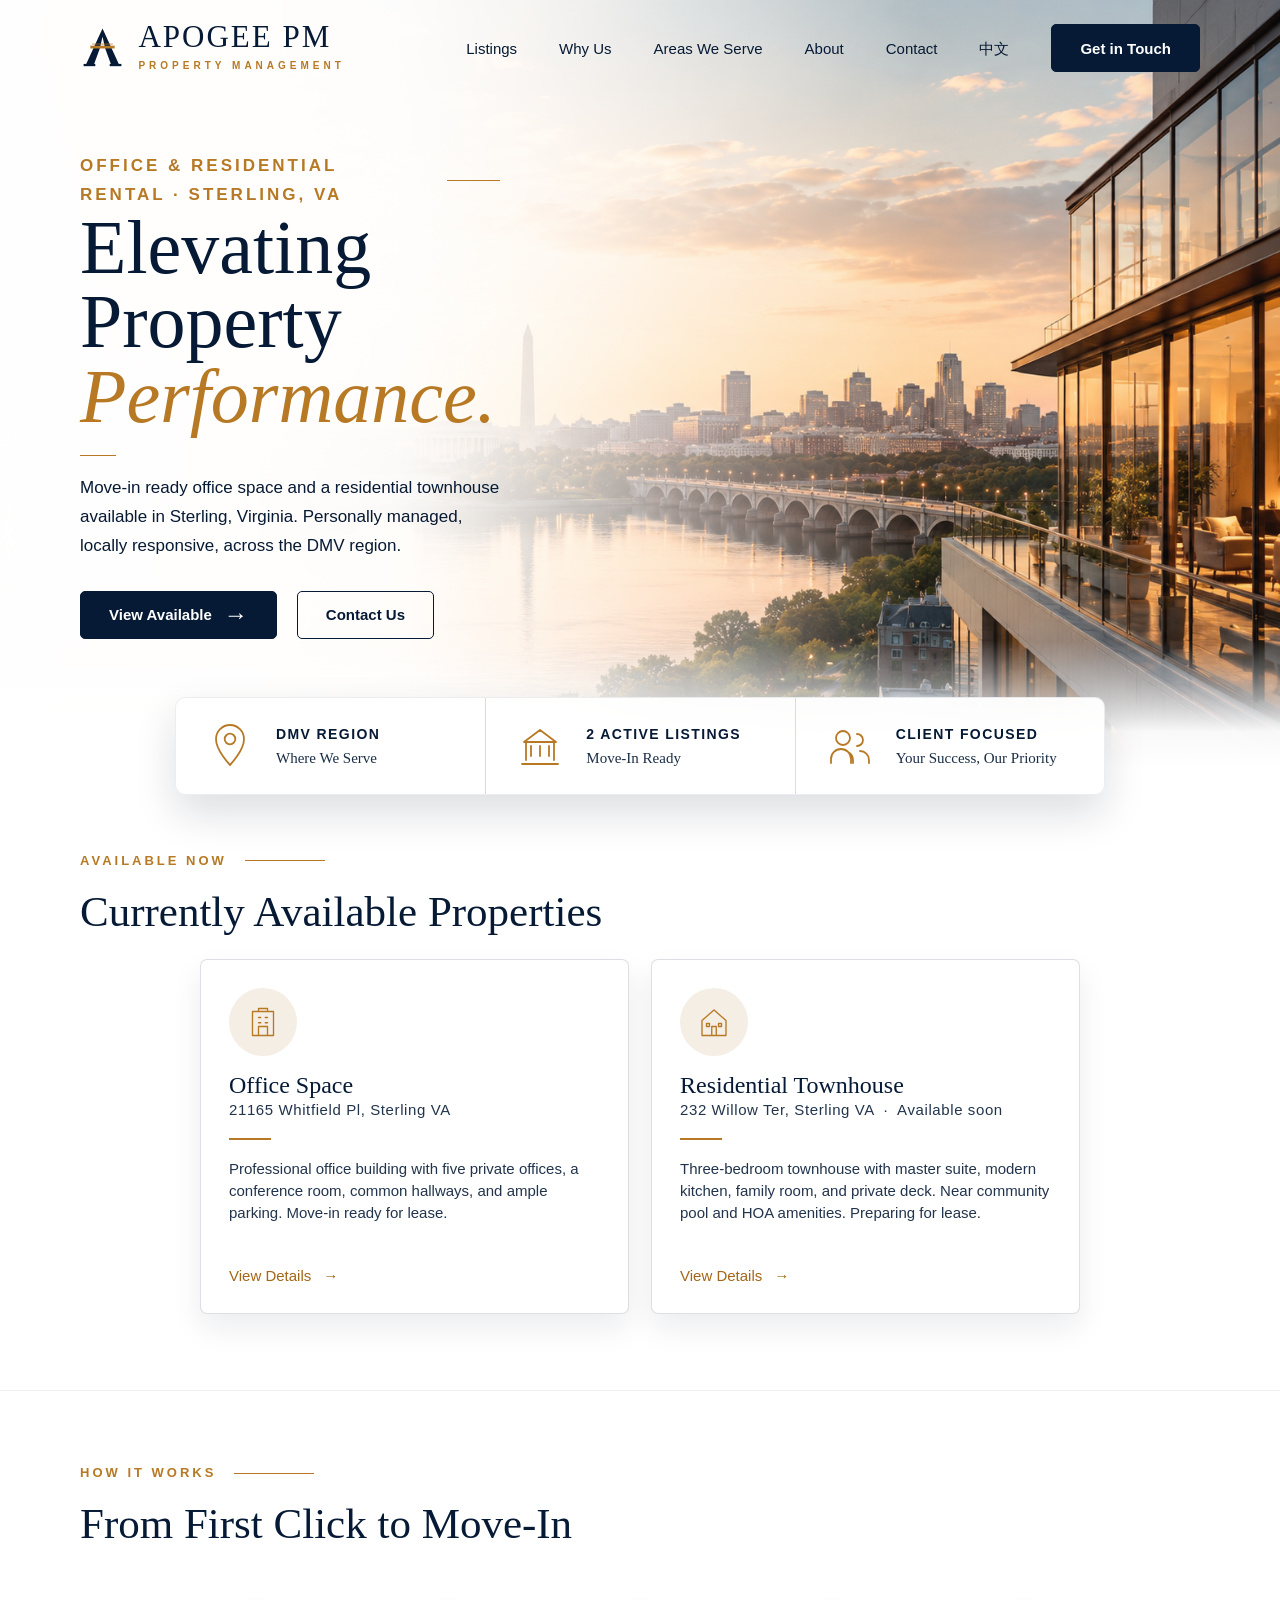
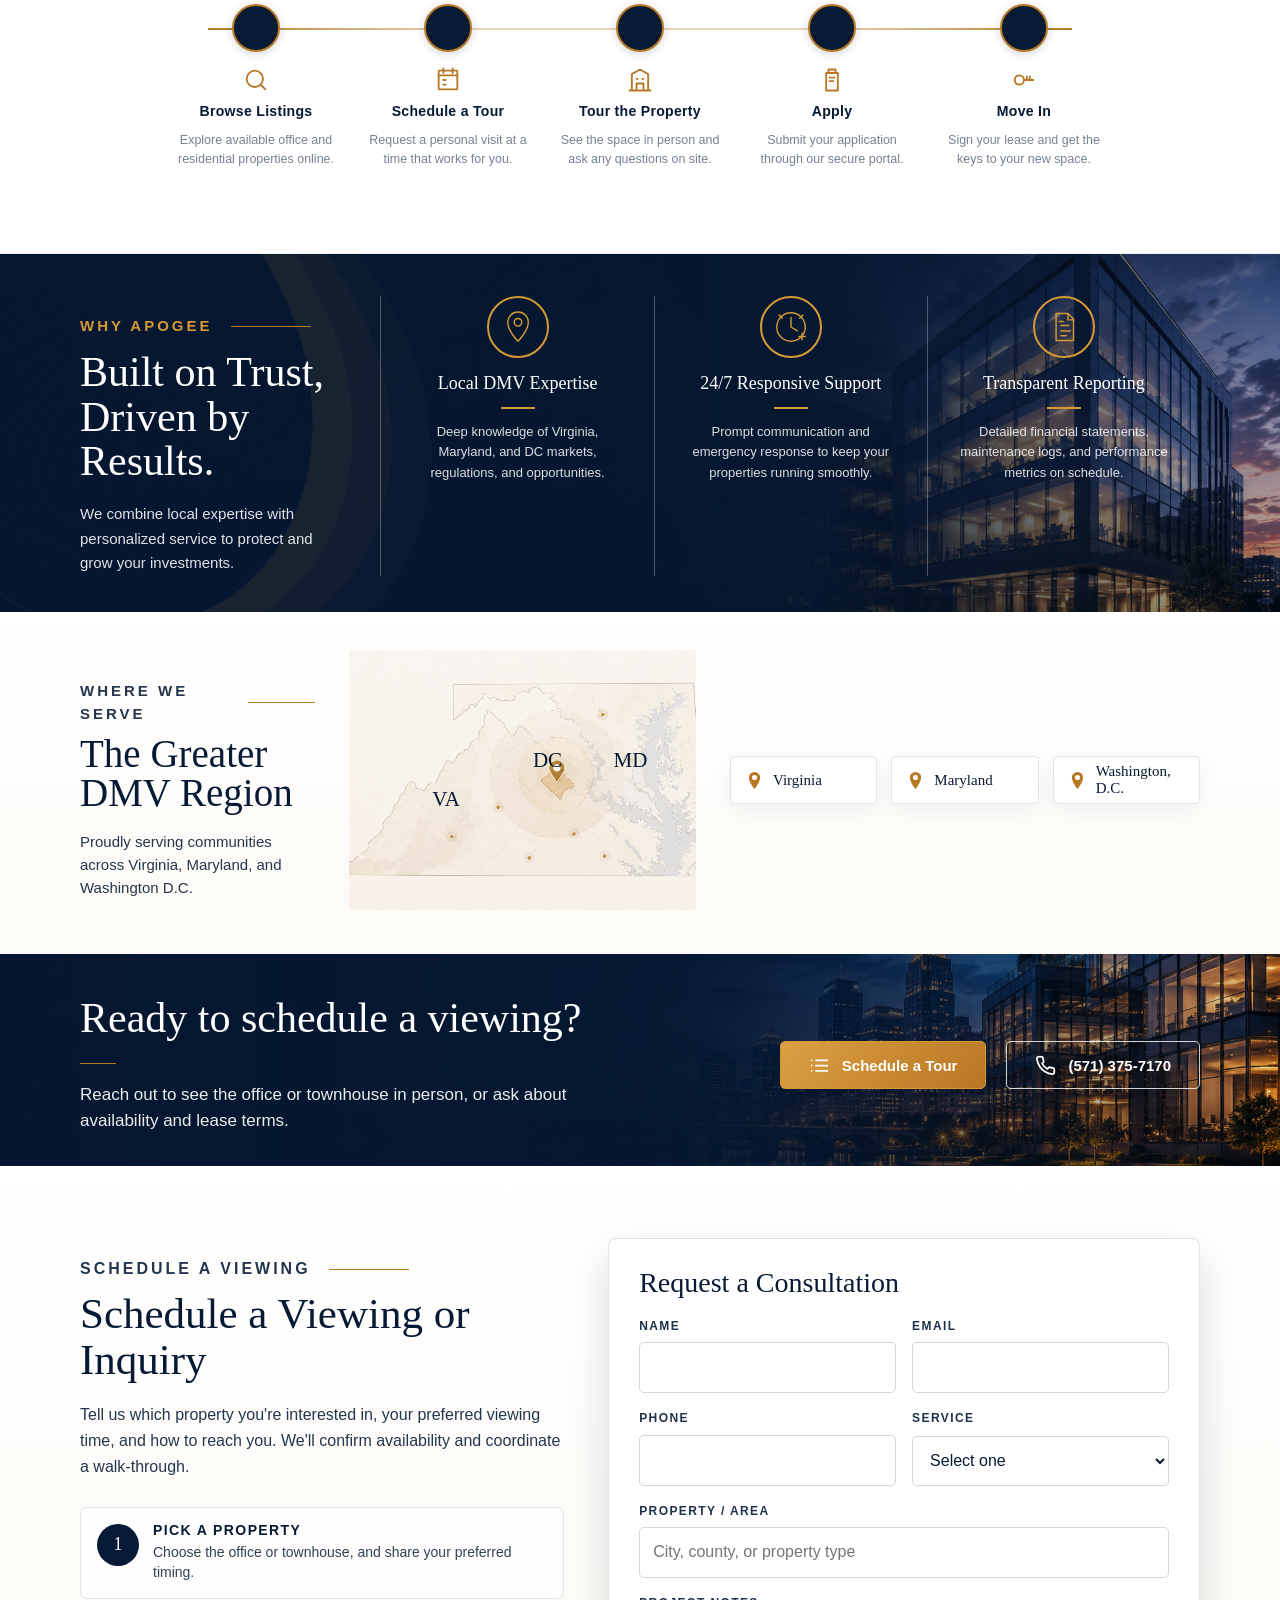
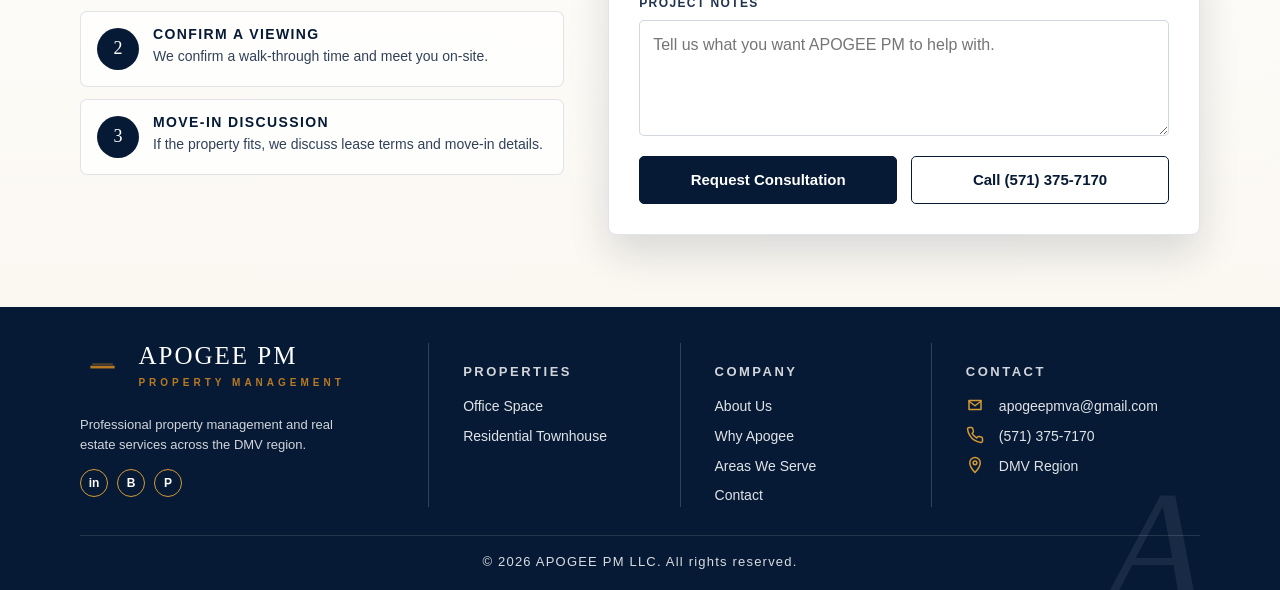
==== index.html @ d8814cd5 "Add 5-step process flow section (EN + ZH) Visual how-it-works strip between Properties and Why Us: B" ====
﻿<!DOCTYPE html>
<html lang="en">
<head>
  <meta charset="UTF-8">
  <meta name="viewport" content="width=device-width, initial-scale=1.0">
  <title>APOGEE PM | Property Management</title>
  <link rel="icon" type="image/png" sizes="32x32" href="assets/img/favicon-32.png">
  <link rel="icon" type="image/png" sizes="16x16" href="assets/img/favicon-16.png">
  <link rel="apple-touch-icon" href="assets/img/apple-touch-icon.png">
  <link rel="canonical" href="https://apogeepmllc.com/">
  <link rel="alternate" hreflang="en" href="https://apogeepmllc.com/">
  <link rel="alternate" hreflang="zh-CN" href="https://apogeepmllc.com/zh/">
  <link rel="alternate" hreflang="x-default" href="https://apogeepmllc.com/">
  <link rel="stylesheet" href="tokens.css">
  <link rel="stylesheet" href="styles.css">
</head>
<body>
  <div class="page">
    <header class="site-header">
      <div class="shell nav">
        <a class="brand" href="#top" aria-label="APOGEE PM home">
          <img class="brand-mark" src="assets/img/apogee-mark.svg" alt="" aria-hidden="true" width="46" height="50">
          <span>
            <span class="brand-word">APOGEE PM</span>
            <span class="brand-kicker">Property Management</span>
          </span>
        </a>

        <button class="nav-toggle" aria-label="Open menu" aria-expanded="false">
          <svg viewBox="0 0 24 24"><path d="M3 6h18M3 12h18M3 18h18"/></svg>
        </button>

        <nav class="nav-links" aria-label="Primary navigation">
          <a href="/listings/">Listings</a>
          <a href="#why">Why Us</a>
          <a href="#areas">Areas We Serve</a>
          <a href="#about">About</a>
          <a href="#contact">Contact</a>
          <a href="zh/" hreflang="zh-CN" lang="zh-CN">中文</a>
          <a class="button button-dark" href="#contact">Get in Touch</a>
        </nav>
      </div>
    </header>

    <main id="top">
      <section class="hero" aria-label="APOGEE PM introduction">
        <div class="shell">
          <div class="hero-copy">
            <p class="eyebrow">Office &amp; Residential Rental · Sterling, VA</p>
            <h1>Elevating Property <em>Performance.</em></h1>
            <div class="rule-short" aria-hidden="true"></div>
            <p>Move-in ready office space and a residential townhouse available in Sterling, Virginia. Personally managed, locally responsive, across the DMV region.</p>
            <div class="hero-actions">
              <a class="button button-dark" href="#properties">View Available <span class="arrow" aria-hidden="true">&rarr;</span></a>
              <a class="button" href="#contact">Contact Us</a>
            </div>
          </div>
        </div>
      </section>

      <section class="proof-card" aria-label="Highlights">
        <article class="proof-item">
          <span class="icon" aria-hidden="true">
            <svg viewBox="0 0 48 48"><path d="M24 43s14-14.4 14-26A14 14 0 0 0 10 17c0 11.6 14 26 14 26Z"/><circle cx="24" cy="17" r="5.3"/></svg>
          </span>
          <div>
            <p class="proof-title">DMV Region</p>
            <p class="proof-copy">Where We Serve</p>
          </div>
        </article>
        <article class="proof-item">
          <span class="icon" aria-hidden="true">
            <svg viewBox="0 0 48 48"><path d="M6 42h36M10 38V20h28v18M8 20h32L24 8 8 20ZM15 24v10M24 24v10M33 24v10"/></svg>
          </span>
          <div>
            <p class="proof-title">2 Active Listings</p>
            <p class="proof-copy">Move-In Ready</p>
          </div>
        </article>
        <article class="proof-item">
          <span class="icon" aria-hidden="true">
            <svg viewBox="0 0 48 48"><path d="M17 23a7 7 0 1 0 0-14 7 7 0 0 0 0 14ZM31 24a6 6 0 1 0 0-12M5 41v-4a10 10 0 0 1 20 0v4M27 41v-3a9 9 0 0 0-5-8M34 29a9 9 0 0 1 9 9v3"/></svg>
          </span>
          <div>
            <p class="proof-title">Client Focused</p>
            <p class="proof-copy">Your Success, Our Priority</p>
          </div>
        </article>
      </section>

      <section class="section section-tight" id="properties">
        <div class="shell">
          <p class="eyebrow">Available Now</p>
          <h2 class="section-title">Currently Available Properties</h2>

          <div class="services-grid services-grid-2">
            <article class="service-card">
              <div class="service-icon" aria-hidden="true">
                <span class="icon">
                  <svg viewBox="0 0 48 48"><path d="M10 42h28V10H10v32ZM18 42V30h12v12M18 18h3M27 18h3M18 25h3M27 25h3M18 10V6h12v4"/></svg>
                </span>
              </div>
              <h3>Office Space</h3>
              <p class="card-meta">21165 Whitfield Pl, Sterling VA</p>
              <div class="gold-line" aria-hidden="true"></div>
              <p>Professional office building with five private offices, a conference room, common hallways, and ample parking. Move-in ready for lease.</p>
              <a class="learn" href="/listings/#office">View Details <span aria-hidden="true">&rarr;</span></a>
            </article>

            <article class="service-card">
              <div class="service-icon" aria-hidden="true">
                <span class="icon">
                  <svg viewBox="0 0 48 48"><path d="M8 22 L24 8 L40 22 L40 42 L8 42 Z M21 42 L21 30 L27 30 L27 42 M14 26 L18 26 L18 30 L14 30 Z M30 26 L34 26 L34 30 L30 30 Z"/></svg>
                </span>
              </div>
              <h3>Residential Townhouse</h3>
              <p class="card-meta">232 Willow Ter, Sterling VA &nbsp;·&nbsp; Available soon</p>
              <div class="gold-line" aria-hidden="true"></div>
              <p>Three-bedroom townhouse with master suite, modern kitchen, family room, and private deck. Near community pool and HOA amenities. Preparing for lease.</p>
              <a class="learn" href="/listings/#townhouse">View Details <span aria-hidden="true">&rarr;</span></a>
            </article>
          </div>
        </div>
      </section>

      <section class="process" id="process">
        <div class="shell">
          <p class="eyebrow">How It Works</p>
          <h2 class="section-title">From First Click to Move-In</h2>

          <div class="process-steps">
            <div class="step">
              <div class="step-num">1</div>
              <div class="step-icon">
                <svg viewBox="0 0 24 24"><circle cx="11" cy="11" r="7"/><path d="m20 20-3.5-3.5"/></svg>
              </div>
              <h3>Browse Listings</h3>
              <p>Explore available office and residential properties online.</p>
            </div>

            <div class="step">
              <div class="step-num">2</div>
              <div class="step-icon">
                <svg viewBox="0 0 24 24"><path d="M4 8h16M4 4h16v16H4zM8 2v4M16 2v4M8 12h2M8 16h2"/></svg>
              </div>
              <h3>Schedule a Tour</h3>
              <p>Request a personal visit at a time that works for you.</p>
            </div>

            <div class="step">
              <div class="step-num">3</div>
              <div class="step-icon">
                <svg viewBox="0 0 24 24"><path d="M3 21h18M5 21V7l7-4 7 4v14M9 21v-6h6v6M9 11h1M14 11h1"/></svg>
              </div>
              <h3>Tour the Property</h3>
              <p>See the space in person and ask any questions on site.</p>
            </div>

            <div class="step">
              <div class="step-num">4</div>
              <div class="step-icon">
                <svg viewBox="0 0 24 24"><path d="M9 3h6v3H9zM7 6h10v15H7zM10 10h4M10 13h3"/></svg>
              </div>
              <h3>Apply</h3>
              <p>Submit your application through our secure portal.</p>
            </div>

            <div class="step">
              <div class="step-num">5</div>
              <div class="step-icon">
                <svg viewBox="0 0 24 24"><circle cx="8" cy="12" r="4"/><path d="M12 12h8M17 9v3M14.5 9v3"/></svg>
              </div>
              <h3>Move In</h3>
              <p>Sign your lease and get the keys to your new space.</p>
            </div>
          </div>
        </div>
      </section>

      <section class="dark-band" id="why">
        <div class="shell trust-grid">
          <div class="trust-intro" id="about">
            <p class="eyebrow">Why APOGEE</p>
            <h2>Built on Trust,<br>Driven by Results.</h2>
            <p>We combine local expertise with personalized service to protect and grow your investments.</p>
          </div>

          <article class="trust-item">
            <span class="icon" aria-hidden="true">
              <svg viewBox="0 0 48 48"><path d="M24 42s13-13.1 13-24a13 13 0 0 0-26 0c0 10.9 13 24 13 24Z"/><circle cx="24" cy="18" r="4.8"/></svg>
            </span>
            <h3>Local DMV Expertise</h3>
            <div class="gold-line" aria-hidden="true"></div>
            <p>Deep knowledge of Virginia, Maryland, and DC markets, regulations, and opportunities.</p>
          </article>

          <article class="trust-item">
            <span class="icon" aria-hidden="true">
              <svg viewBox="0 0 48 48"><circle cx="24" cy="24" r="18"/><path d="M24 12v12l8 5M35 13l4-4M13 13 9 9"/><path d="M34 36h8M38 32v8"/></svg>
            </span>
            <h3>24/7 Responsive Support</h3>
            <div class="gold-line" aria-hidden="true"></div>
            <p>Prompt communication and emergency response to keep your properties running smoothly.</p>
          </article>

          <article class="trust-item">
            <span class="icon" aria-hidden="true">
              <svg viewBox="0 0 48 48"><path d="M14 7h15l7 7v27H14V7Z"/><path d="M29 7v8h7M20 22h10M20 29h12M20 35h7M18 17h5"/></svg>
            </span>
            <h3>Transparent Reporting</h3>
            <div class="gold-line" aria-hidden="true"></div>
            <p>Detailed financial statements, maintenance logs, and performance metrics on schedule.</p>
          </article>
        </div>
      </section>

      <section class="areas" id="areas">
        <div class="shell areas-grid">
          <div>
            <p class="eyebrow">Where We Serve</p>
            <h2>The Greater<br>DMV Region</h2>
            <p>Proudly serving communities across Virginia, Maryland, and Washington D.C.</p>
          </div>

          <div class="map-wrap" aria-label="Map of the DMV service region">
            <img src="assets/img/map-dmv.png" alt="Stylized DMV region map">
            <span class="map-label map-label-va">VA</span>
            <span class="map-label map-label-dc">DC</span>
            <span class="map-label map-label-md">MD</span>
          </div>

          <div class="area-pills">
            <span class="area-pill"><span class="pin" aria-hidden="true"><svg viewBox="0 0 16 22"><path d="M8 21S1.8 13.5 1.8 8.3A6.2 6.2 0 0 1 14.2 8.3C14.2 13.5 8 21 8 21Zm0-10a2.8 2.8 0 1 0 0-5.6A2.8 2.8 0 0 0 8 11Z"/></svg></span>Virginia</span>
            <span class="area-pill"><span class="pin" aria-hidden="true"><svg viewBox="0 0 16 22"><path d="M8 21S1.8 13.5 1.8 8.3A6.2 6.2 0 0 1 14.2 8.3C14.2 13.5 8 21 8 21Zm0-10a2.8 2.8 0 1 0 0-5.6A2.8 2.8 0 0 0 8 11Z"/></svg></span>Maryland</span>
            <span class="area-pill"><span class="pin" aria-hidden="true"><svg viewBox="0 0 16 22"><path d="M8 21S1.8 13.5 1.8 8.3A6.2 6.2 0 0 1 14.2 8.3C14.2 13.5 8 21 8 21Zm0-10a2.8 2.8 0 1 0 0-5.6A2.8 2.8 0 0 0 8 11Z"/></svg></span>Washington, D.C.</span>
          </div>
        </div>
      </section>

      <section class="cta">
        <div class="shell">
          <div class="cta-copy">
            <h2>Ready to schedule a viewing?</h2>
            <div class="rule-short" aria-hidden="true"></div>
            <p>Reach out to see the office or townhouse in person, or ask about availability and lease terms.</p>
          </div>
          <div class="cta-actions">
            <a class="button button-gold" href="/tour/">
              <span class="mini-icon" aria-hidden="true"><svg viewBox="0 0 24 24"><path d="M8 6h13M8 12h13M8 18h13M3 6h.01M3 12h.01M3 18h.01"/></svg></span>
              Schedule a Tour
            </a>
            <a class="button button-ghost-light" href="tel:+15713757170">
              <span class="mini-icon" aria-hidden="true"><svg viewBox="0 0 24 24"><path d="M22 16.9v3a2 2 0 0 1-2.2 2 19.8 19.8 0 0 1-8.6-3.1 19.5 19.5 0 0 1-6-6A19.8 19.8 0 0 1 2.1 4.2 2 2 0 0 1 4.1 2h3a2 2 0 0 1 2 1.7c.1 1 .4 2 .7 2.8a2 2 0 0 1-.5 2.1L8.1 9.9a16 16 0 0 0 6 6l1.3-1.3a2 2 0 0 1 2.1-.5 13 13 0 0 0 2.8.7 2 2 0 0 1 1.7 2.1Z"/></svg></span>
              (571) 375-7170
            </a>
          </div>
        </div>
      </section>

      <section class="intake" id="contact">
        <div class="shell intake-grid">
          <div class="intake-copy">
            <p class="eyebrow">Schedule a Viewing</p>
            <h2 class="section-title">Schedule a Viewing or Inquiry</h2>
            <p>Tell us which property you're interested in, your preferred viewing time, and how to reach you. We'll confirm availability and coordinate a walk-through.</p>

            <div class="intake-steps">
              <article class="intake-step">
                <span class="step-number">1</span>
                <div>
                  <h3>Pick a Property</h3>
                  <p>Choose the office or townhouse, and share your preferred timing.</p>
                </div>
              </article>
              <article class="intake-step">
                <span class="step-number">2</span>
                <div>
                  <h3>Confirm a Viewing</h3>
                  <p>We confirm a walk-through time and meet you on-site.</p>
                </div>
              </article>
              <article class="intake-step">
                <span class="step-number">3</span>
                <div>
                  <h3>Move-In Discussion</h3>
                  <p>If the property fits, we discuss lease terms and move-in details.</p>
                </div>
              </article>
            </div>
          </div>

          <div class="contact-panel">
            <h3>Request a Consultation</h3>
            <form class="contact-form" action="https://formspree.io/f/xlgvyyyk" method="POST">
              <div class="form-row">
                <div class="field">
                  <label for="name">Name</label>
                  <input id="name" name="Name" type="text" autocomplete="name" required>
                </div>
                <div class="field">
                  <label for="email">Email</label>
                  <input id="email" name="Email" type="email" autocomplete="email" required>
                </div>
              </div>

              <div class="form-row">
                <div class="field">
                  <label for="phone">Phone</label>
                  <input id="phone" name="Phone" type="tel" autocomplete="tel">
                </div>
                <div class="field">
                  <label for="service">Service</label>
                  <select id="service" name="Service" required>
                    <option value="">Select one</option>
                    <option>Office Space Viewing</option>
                    <option>Townhouse Viewing</option>
                    <option>General Inquiry</option>
                  </select>
                </div>
              </div>

              <div class="field">
                <label for="property">Property / Area</label>
                <input id="property" name="Property or Area" type="text" placeholder="City, county, or property type">
              </div>

              <div class="field">
                <label for="message">Project Notes</label>
                <textarea id="message" name="Project Notes" placeholder="Tell us what you want APOGEE PM to help with."></textarea>
              </div>

              <div class="form-actions">
                <button class="button button-dark button-full" type="submit">Request Consultation</button>
                <a class="button button-full" href="tel:+15713757170">Call (571) 375-7170</a>
              </div>
            </form>
          </div>
        </div>
      </section>
    </main>

    <footer class="footer">
      <div class="shell footer-grid">
        <div>
          <a class="brand" href="#top" aria-label="APOGEE PM home">
            <img class="brand-mark" src="assets/img/apogee-mark.svg" alt="" aria-hidden="true" width="46" height="50">
            <span>
              <span class="brand-word">APOGEE PM</span>
              <span class="brand-kicker">Property Management</span>
            </span>
          </a>
          <p>Professional property management and real estate services across the DMV region.</p>
          <div class="socials" aria-label="Social links">
            <span>in</span>
            <span>B</span>
            <span>P</span>
          </div>
        </div>

        <div class="footer-col">
          <p class="footer-heading">Properties</p>
          <ul class="footer-list">
            <li><a href="#properties">Office Space</a></li>
            <li><a href="#properties">Residential Townhouse</a></li>
          </ul>
        </div>

        <div class="footer-col">
          <p class="footer-heading">Company</p>
          <ul class="footer-list">
            <li><a href="#about">About Us</a></li>
            <li><a href="#why">Why Apogee</a></li>
            <li><a href="#areas">Areas We Serve</a></li>
            <li><a href="#contact">Contact</a></li>
          </ul>
        </div>

        <div class="footer-col">
          <p class="footer-heading">Contact</p>
          <ul class="footer-list">
            <li class="contact-line">
              <span class="mini-icon" aria-hidden="true"><svg viewBox="0 0 24 24"><path d="M4 6h16v12H4z"/><path d="m4 7 8 6 8-6"/></svg></span>
              <a href="mailto:apogeepmva@gmail.com">apogeepmva@gmail.com</a>
            </li>
            <li class="contact-line">
              <span class="mini-icon" aria-hidden="true"><svg viewBox="0 0 24 24"><path d="M22 16.9v3a2 2 0 0 1-2.2 2 19.8 19.8 0 0 1-8.6-3.1 19.5 19.5 0 0 1-6-6A19.8 19.8 0 0 1 2.1 4.2 2 2 0 0 1 4.1 2h3a2 2 0 0 1 2 1.7c.1 1 .4 2 .7 2.8a2 2 0 0 1-.5 2.1L8.1 9.9a16 16 0 0 0 6 6l1.3-1.3a2 2 0 0 1 2.1-.5 13 13 0 0 0 2.8.7 2 2 0 0 1 1.7 2.1Z"/></svg></span>
              <a href="tel:+15713757170">(571) 375-7170</a>
            </li>
            <li class="contact-line">
              <span class="mini-icon" aria-hidden="true"><svg viewBox="0 0 24 24"><path d="M12 22s7-7.3 7-13A7 7 0 0 0 5 9c0 5.7 7 13 7 13Z"/><circle cx="12" cy="9" r="2.5"/></svg></span>
              DMV Region
            </li>
          </ul>
        </div>
      </div>
      <div class="shell copyright">&copy; 2026 APOGEE PM LLC. All rights reserved.</div>
    </footer>
  </div>
  <script>
    document.querySelector('.nav-toggle').addEventListener('click', function () {
      var nav = document.querySelector('.nav-links');
      var open = nav.classList.toggle('is-open');
      this.setAttribute('aria-expanded', open);
      this.innerHTML = open
        ? '<svg viewBox="0 0 24 24"><path d="M18 6 6 18M6 6l12 12"/></svg>'
        : '<svg viewBox="0 0 24 24"><path d="M3 6h18M3 12h18M3 18h18"/></svg>';
    });
  </script>
</body>
</html>
---- tokens.css ----
:root {
  --navy: #061a35;
  --navy-2: #082346;
  --ink: #071a33;
  --gold: #b77924;
  --gold-2: #d59a34;
  --paper: #fbf8f2;
  --soft: #f3eee5;
  --line: rgba(8, 35, 70, .14);
  --white: #fff;
  --shadow: 0 18px 42px rgba(8, 24, 46, .14);
  --serif: Georgia, "Times New Roman", serif;
  --sans: -apple-system, BlinkMacSystemFont, "Segoe UI", Helvetica, Arial, sans-serif;
}

/* Chinese typography overrides — applied automatically when <html lang="zh-CN"> */
:root[lang="zh-CN"] {
  --serif: "Noto Serif SC", "Source Han Serif SC", "Songti SC", SimSun, Georgia, serif;
  --sans: "PingFang SC", "Hiragino Sans GB", "Microsoft YaHei", "Noto Sans SC", -apple-system, BlinkMacSystemFont, "Segoe UI", Helvetica, Arial, sans-serif;
}

[lang="zh-CN"] body {
  line-height: 1.7;
  letter-spacing: 0;
}
---- styles.css ----
﻿
* {
  box-sizing: border-box;
}

html {
  scroll-behavior: smooth;
}

body {
  margin: 0;
  color: var(--ink);
  background: var(--white);
  font-family: var(--sans);
  font-size: 16px;
  line-height: 1.55;
}

a {
  color: inherit;
  text-decoration: none;
}

img {
  display: block;
  max-width: 100%;
}

.page {
  overflow: hidden;
  background: var(--white);
}

.shell {
  width: min(1120px, calc(100% - 44px));
  margin: 0 auto;
}

.site-header {
  position: absolute;
  z-index: 20;
  top: 0;
  left: 0;
  width: 100%;
  padding: 23px 0;
  color: var(--navy);
}

.nav {
  display: flex;
  align-items: center;
  justify-content: space-between;
  gap: 28px;
}

.brand {
  display: inline-flex;
  align-items: center;
  gap: 13px;
  min-width: 232px;
}

.brand-mark {
  display: block;
  width: auto;
  height: 50px;
  flex-shrink: 0;
}

.brand-word {
  display: block;
  font-family: var(--serif);
  font-size: 31px;
  line-height: .9;
  letter-spacing: 2px;
}

.brand-kicker {
  display: block;
  margin-top: 7px;
  color: var(--gold);
  font-size: 10px;
  font-weight: 700;
  letter-spacing: 4px;
  text-transform: uppercase;
}

.nav-toggle {
  display: none;
}

.nav-links {
  display: flex;
  align-items: center;
  justify-content: flex-end;
  gap: 42px;
  flex: 1;
  font-size: 15px;
  font-weight: 500;
}

.nav-links a {
  white-space: nowrap;
}

.button {
  display: inline-flex;
  align-items: center;
  justify-content: center;
  min-height: 48px;
  padding: 0 28px;
  border: 1px solid var(--navy);
  border-radius: 5px;
  background: transparent;
  color: var(--navy);
  font-size: 15px;
  font-weight: 700;
  line-height: 1;
  white-space: nowrap;
  transition: transform .18s ease, box-shadow .18s ease, background .18s ease;
}

.button:hover {
  transform: translateY(-1px);
  box-shadow: 0 14px 24px rgba(6, 26, 53, .16);
}

.button-dark {
  border-color: var(--navy);
  background: var(--navy);
  color: var(--white);
}

.button-gold {
  border-color: var(--gold-2);
  background: linear-gradient(135deg, #dca043, #b87523);
  color: var(--white);
}

.button-ghost-light {
  border-color: rgba(255,255,255,.8);
  color: var(--white);
}

.hero {
  position: relative;
  min-height: 650px;
  padding: 142px 0 128px;
  background:
    linear-gradient(90deg, rgba(255,255,255,.97) 0%, rgba(255,255,255,.9) 31%, rgba(255,255,255,.55) 49%, rgba(255,255,255,.03) 72%),
    url("assets/img/hero.png") right center / cover no-repeat;
}

.hero::after {
  position: absolute;
  right: 0;
  bottom: 0;
  left: 0;
  height: 126px;
  content: "";
  background: linear-gradient(180deg, rgba(255,255,255,0), rgba(255,255,255,.96) 72%, #fff);
  pointer-events: none;
}

.hero-copy {
  position: relative;
  z-index: 2;
  width: min(570px, 100%);
  padding-top: 10px;
}

.eyebrow {
  display: flex;
  align-items: center;
  gap: 18px;
  margin: 0 0 18px;
  color: var(--gold);
  font-size: 13px;
  font-weight: 800;
  letter-spacing: 3px;
  text-transform: uppercase;
}

.eyebrow::after {
  width: 80px;
  height: 1px;
  content: "";
  background: var(--gold);
}

h1,
h2,
h3 {
  margin: 0;
  color: var(--navy);
  font-family: var(--serif);
  font-weight: 500;
  line-height: .98;
  letter-spacing: 0;
}

h1 {
  max-width: 610px;
  font-size: clamp(48px, 7vw, 76px);
}

h1 em {
  display: block;
  color: var(--gold);
  font-style: italic;
}

.rule-short {
  width: 36px;
  height: 1px;
  margin: 22px 0 18px;
  background: var(--gold);
}

.hero-copy p {
  width: min(420px, 100%);
  margin: 0;
  font-size: 17px;
  line-height: 1.7;
}

.hero-actions {
  display: flex;
  flex-wrap: wrap;
  gap: 20px;
  margin-top: 30px;
}

.arrow {
  margin-left: 12px;
  font-size: 24px;
  font-weight: 400;
  line-height: 0;
}

.proof-card {
  position: relative;
  z-index: 5;
  display: grid;
  grid-template-columns: repeat(3, 1fr);
  width: min(930px, calc(100% - 44px));
  margin: -70px auto 0;
  overflow: hidden;
  border: 1px solid rgba(6, 26, 53, .08);
  border-radius: 10px;
  background: rgba(255,255,255,.94);
  box-shadow: var(--shadow);
  backdrop-filter: blur(14px);
}

.proof-item {
  display: grid;
  grid-template-columns: 52px 1fr;
  gap: 18px;
  align-items: center;
  min-height: 96px;
  padding: 24px 30px;
}

.proof-item + .proof-item {
  border-left: 1px solid rgba(183, 121, 36, .28);
}

.icon {
  display: block;
  width: 48px;
  height: 48px;
  color: var(--gold);
}

.icon svg {
  width: 100%;
  height: 100%;
  stroke: currentColor;
  stroke-width: 1.8;
  fill: none;
  stroke-linecap: round;
  stroke-linejoin: round;
}

.proof-title {
  margin: 0 0 3px;
  color: var(--navy);
  font-size: 14px;
  font-weight: 800;
  letter-spacing: 1.4px;
  text-transform: uppercase;
}

.proof-copy {
  margin: 0;
  color: #1c2e46;
  font-family: var(--serif);
  font-size: 15px;
  line-height: 1.25;
}

.section {
  padding: 76px 0;
}

.section-tight {
  padding-top: 56px;
}

.section-title {
  margin-top: 8px;
  font-size: clamp(33px, 4vw, 43px);
  line-height: 1.08;
}

.services-grid {
  display: grid;
  grid-template-columns: repeat(3, 1fr);
  gap: 22px;
  margin-top: 24px;
}

.services-grid-2 {
  grid-template-columns: repeat(2, 1fr);
  max-width: 880px;
  margin-left: auto;
  margin-right: auto;
}

.card-meta {
  font-size: 13px;
  letter-spacing: .04em;
  color: var(--gold);
  margin: -2px 0 6px;
  font-weight: 500;
  min-height: 0 !important;
}

.service-card {
  min-height: 260px;
  padding: 28px 28px 24px;
  border: 1px solid var(--line);
  border-radius: 7px;
  background: var(--white);
  box-shadow: 0 14px 30px rgba(8, 24, 46, .08);
}

.service-icon {
  display: grid;
  place-items: center;
  width: 68px;
  height: 68px;
  margin-bottom: 17px;
  border-radius: 50%;
  background: #f5eee5;
  color: var(--gold);
}

.service-icon .icon {
  width: 36px;
  height: 36px;
}

.service-card h3 {
  max-width: 230px;
  font-size: 24px;
  line-height: 1.05;
}

.gold-line {
  width: 42px;
  height: 2px;
  margin: 18px 0;
  background: var(--gold);
}

.service-card p {
  min-height: 86px;
  margin: 0;
  color: #22344c;
  font-size: 15px;
  line-height: 1.45;
}

.learn {
  display: inline-flex;
  align-items: center;
  gap: 12px;
  margin-top: 20px;
  color: #a46617;
  font-size: 15px;
  font-weight: 500;
}

.dark-band {
  position: relative;
  overflow: hidden;
  padding: 42px 0 36px;
  color: var(--white);
  background:
    linear-gradient(90deg, rgba(5, 23, 48, .98) 0%, rgba(5, 23, 48, .98) 55%, rgba(5, 23, 48, .68) 75%, rgba(5, 23, 48, .3) 100%),
    url("assets/img/about-band.png") right center / cover no-repeat;
}

.dark-band::before {
  position: absolute;
  top: -140px;
  left: -120px;
  width: 420px;
  height: 520px;
  content: "";
  border: 1px solid rgba(213, 154, 52, .08);
  border-radius: 42% 58% 48% 52%;
  box-shadow:
    34px 22px 0 rgba(213, 154, 52, .035),
    68px 44px 0 rgba(213, 154, 52, .03),
    102px 66px 0 rgba(213, 154, 52, .025);
  transform: rotate(-18deg);
}

.trust-grid {
  position: relative;
  z-index: 1;
  display: grid;
  grid-template-columns: 1.1fr repeat(3, 1fr);
  gap: 0;
  align-items: stretch;
}

.trust-intro {
  padding-right: 42px;
}

.dark-band .eyebrow,
.cta .eyebrow {
  margin-bottom: 12px;
  color: var(--gold-2);
}

.dark-band h2,
.cta h2 {
  color: var(--white);
  font-size: clamp(30px, 3.5vw, 42px);
  line-height: 1.06;
}

.trust-intro p {
  margin: 18px 0 0;
  color: rgba(255,255,255,.88);
  font-size: 15px;
  line-height: 1.65;
}

.trust-item {
  min-height: 220px;
  padding: 0 26px;
  border-left: 1px solid rgba(255,255,255,.28);
  text-align: center;
}

.trust-item .icon {
  width: 62px;
  height: 62px;
  margin: 0 auto 15px;
  padding: 10px;
  border: 2px solid var(--gold-2);
  border-radius: 50%;
  color: var(--gold-2);
}

.trust-item h3 {
  color: var(--white);
  font-size: 18px;
  line-height: 1.2;
}

.trust-item .gold-line {
  width: 34px;
  margin: 13px auto;
  background: var(--gold-2);
}

.trust-item p {
  margin: 0;
  color: rgba(255,255,255,.86);
  font-size: 13px;
  line-height: 1.55;
}

.areas {
  padding: 38px 0 44px;
  background: linear-gradient(180deg, #fff, #fcfaf6);
}

.areas-grid {
  display: grid;
  grid-template-columns: 235px 1fr 470px;
  gap: 34px;
  align-items: center;
}

.areas h2 {
  margin-top: 8px;
  font-size: 39px;
  line-height: 1;
}

.areas p {
  margin: 18px 0 0;
  color: #25364c;
  font-size: 15px;
  line-height: 1.55;
}

.map-wrap {
  position: relative;
  min-height: 225px;
  overflow: hidden;
}

.map-wrap img {
  width: 100%;
  height: 260px;
  object-fit: cover;
  object-position: 50% 50%;
  mix-blend-mode: multiply;
}

.map-label {
  position: absolute;
  color: var(--navy);
  font-family: var(--serif);
  font-size: 21px;
}

.map-label-va {
  left: 24%;
  top: 51%;
}

.map-label-dc {
  left: 53%;
  top: 36%;
}

.map-label-md {
  right: 14%;
  top: 36%;
}

.area-pills {
  display: grid;
  grid-template-columns: repeat(3, minmax(0, 1fr));
  gap: 14px;
}

.area-pill {
  display: flex;
  align-items: center;
  gap: 11px;
  min-height: 48px;
  padding: 0 16px;
  border: 1px solid rgba(8, 35, 70, .12);
  border-radius: 5px;
  background: var(--white);
  box-shadow: 0 8px 22px rgba(8, 24, 46, .05);
  color: var(--navy);
  font-family: var(--serif);
  font-size: 15px;
  line-height: 1.15;
}

.pin {
  flex: 0 0 auto;
  width: 15px;
  height: 20px;
  color: var(--gold);
}

.pin svg {
  width: 100%;
  height: 100%;
  fill: currentColor;
}

.cta {
  position: relative;
  padding: 42px 0 32px;
  color: var(--white);
  background:
    linear-gradient(90deg, rgba(5, 23, 48, .98) 0%, rgba(5, 23, 48, .93) 53%, rgba(5, 23, 48, .58) 74%, rgba(5, 23, 48, .08) 100%),
    url("assets/img/cta-band.png") right center / cover no-repeat;
}

.cta .shell {
  display: flex;
  align-items: center;
  justify-content: space-between;
  gap: 40px;
}

.cta-copy {
  width: min(520px, 100%);
}

.cta-copy p {
  margin: 10px 0 0;
  color: rgba(255,255,255,.92);
  font-size: 17px;
  line-height: 1.55;
}

.cta-actions {
  display: flex;
  flex-wrap: wrap;
  gap: 20px;
  justify-content: flex-end;
}

.button .mini-icon {
  width: 21px;
  height: 21px;
  margin-right: 12px;
}

.button .mini-icon svg {
  width: 100%;
  height: 100%;
  stroke: currentColor;
  stroke-width: 2;
  fill: none;
  stroke-linecap: round;
  stroke-linejoin: round;
}

.intake {
  padding: 72px 0;
  background: linear-gradient(180deg, #fff, #fbf8f2);
}

.intake-grid {
  display: grid;
  grid-template-columns: .9fr 1.1fr;
  gap: 44px;
  align-items: start;
}

.intake-copy p {
  margin: 18px 0 0;
  color: #24364e;
  font-size: 16px;
  line-height: 1.65;
}

.intake-steps {
  display: grid;
  gap: 12px;
  margin-top: 26px;
}

.intake-step {
  display: grid;
  grid-template-columns: 42px 1fr;
  gap: 14px;
  align-items: start;
  padding: 16px;
  border: 1px solid rgba(8, 35, 70, .12);
  border-radius: 7px;
  background: rgba(255,255,255,.75);
}

.step-number {
  display: grid;
  place-items: center;
  width: 42px;
  height: 42px;
  border-radius: 50%;
  background: var(--navy);
  color: var(--white);
  font-family: var(--serif);
  font-size: 18px;
}

.intake-step h3 {
  margin-bottom: 4px;
  font-family: var(--sans);
  font-size: 14px;
  font-weight: 800;
  letter-spacing: 1.4px;
  text-transform: uppercase;
}

.intake-step p {
  margin: 0;
  color: #304158;
  font-size: 14px;
  line-height: 1.45;
}

.contact-panel {
  padding: 30px;
  border: 1px solid rgba(8, 35, 70, .12);
  border-radius: 8px;
  background: var(--white);
  box-shadow: var(--shadow);
}

.contact-panel h3 {
  margin-bottom: 20px;
  font-size: 28px;
}

.contact-form {
  display: grid;
  gap: 16px;
}

.form-row {
  display: grid;
  grid-template-columns: repeat(2, minmax(0, 1fr));
  gap: 16px;
}

.field {
  display: grid;
  gap: 7px;
}

.field label {
  color: #20334d;
  font-size: 12px;
  font-weight: 800;
  letter-spacing: 1.4px;
  text-transform: uppercase;
}

.field input,
.field select,
.field textarea {
  width: 100%;
  min-height: 48px;
  padding: 12px 13px;
  border: 1px solid rgba(8, 35, 70, .18);
  border-radius: 5px;
  background: #fff;
  color: var(--ink);
  font: inherit;
  outline: none;
}

.field textarea {
  min-height: 116px;
  resize: vertical;
}

.field input:focus,
.field select:focus,
.field textarea:focus {
  border-color: var(--gold);
  box-shadow: 0 0 0 3px rgba(183, 121, 36, .14);
}

.form-actions {
  display: grid;
  grid-template-columns: 1fr 1fr;
  gap: 14px;
  margin-top: 4px;
}

.button-full {
  width: 100%;
}

.contact-note {
  margin: 14px 0 0;
  color: #607087;
  font-size: 13px;
  line-height: 1.45;
}

.footer {
  position: relative;
  overflow: hidden;
  padding: 36px 0 18px;
  color: var(--white);
  background: #061a35;
}

.footer::after {
  position: absolute;
  right: 76px;
  bottom: -38px;
  content: "A";
  color: rgba(255,255,255,.08);
  font-family: var(--serif);
  font-size: 160px;
  font-style: italic;
  line-height: 1;
}

.footer-grid {
  position: relative;
  z-index: 1;
  display: grid;
  grid-template-columns: 1.45fr 1fr 1fr 1.25fr;
  gap: 36px;
}

.footer .brand {
  min-width: 0;
  color: var(--white);
}

.footer .brand-word {
  font-size: 25px;
}

.footer p {
  width: min(260px, 100%);
  margin: 15px 0;
  color: rgba(255,255,255,.82);
  font-size: 13px;
  line-height: 1.5;
}

.socials {
  display: flex;
  gap: 9px;
}

.socials span {
  display: grid;
  place-items: center;
  width: 28px;
  height: 28px;
  border: 1px solid var(--gold-2);
  border-radius: 50%;
  color: var(--white);
  font-size: 12px;
  font-weight: 700;
}

.footer-col {
  padding-top: 4px;
  border-left: 1px solid rgba(255,255,255,.18);
  padding-left: 34px;
}

.footer-heading {
  margin: 0 0 16px;
  color: var(--gold-2);
  font-size: 11px;
  font-weight: 800;
  letter-spacing: 2.5px;
  text-transform: uppercase;
}

.footer-list {
  display: grid;
  gap: 8px;
  margin: 0;
  padding: 0;
  list-style: none;
  color: rgba(255,255,255,.88);
  font-size: 14px;
}

.contact-line {
  display: grid;
  grid-template-columns: 22px 1fr;
  gap: 11px;
  align-items: start;
}

.contact-line .mini-icon {
  width: 18px;
  height: 18px;
  color: var(--gold-2);
}

.contact-line .mini-icon svg {
  width: 100%;
  height: 100%;
  stroke: currentColor;
  stroke-width: 2;
  fill: none;
  stroke-linecap: round;
  stroke-linejoin: round;
}

.copyright {
  position: relative;
  z-index: 1;
  margin-top: 28px;
  padding-top: 16px;
  border-top: 1px solid rgba(255,255,255,.12);
  color: rgba(255,255,255,.85);
  font-size: 13px;
  letter-spacing: 1.2px;
  text-align: center;
}

/* ── Process / How It Works ─────────────────────────── */
.process {
  padding: 4.5rem 0;
  background: #fff;
  border-top: 1px solid rgba(6,26,53,.06);
  border-bottom: 1px solid rgba(6,26,53,.06);
}
.process .section-title {
  margin-bottom: 3.5rem;
}
.process-steps {
  display: flex;
  justify-content: space-between;
  position: relative;
  max-width: 960px;
  margin: 0 auto;
}
.process-steps::before {
  content: "";
  position: absolute;
  top: 24px;
  left: 48px;
  right: 48px;
  height: 2px;
  background: linear-gradient(to right,
    var(--gold),
    rgba(183,121,36,.3) 30%,
    rgba(183,121,36,.3) 70%,
    var(--gold));
}
.step {
  flex: 1;
  text-align: center;
  position: relative;
  padding: 0 .6rem;
}
.step-num {
  width: 48px;
  height: 48px;
  border-radius: 50%;
  background: var(--navy);
  color: var(--gold-lt);
  display: inline-flex;
  align-items: center;
  justify-content: center;
  font-family: var(--serif);
  font-weight: 700;
  font-size: 1.15rem;
  margin-bottom: .9rem;
  position: relative;
  z-index: 1;
  box-shadow: 0 2px 10px rgba(6,26,53,.18);
  border: 2px solid var(--gold);
}
.step-icon {
  display: flex;
  justify-content: center;
  margin-bottom: .65rem;
}
.step-icon svg {
  width: 28px;
  height: 28px;
  stroke: var(--gold);
  stroke-width: 1.6;
  stroke-linecap: round;
  stroke-linejoin: round;
  fill: none;
}
.step h3 {
  font-size: .88rem;
  color: var(--navy);
  margin-bottom: .3rem;
  font-family: var(--font-sans);
  font-weight: 700;
  letter-spacing: .02em;
}
.step p {
  font-size: .78rem;
  color: rgba(6,26,53,.55);
  line-height: 1.5;
}

@media (max-width: 980px) {
  .site-header {
    position: relative;
    background: rgba(255,255,255,.96);
    box-shadow: 0 8px 22px rgba(8, 24, 46, .06);
  }

  .nav {
    align-items: flex-start;
  }

  .nav-toggle {
    display: flex;
    align-items: center;
    justify-content: center;
    margin-left: auto;
    background: none;
    border: 1px solid rgba(6,26,53,.15);
    border-radius: 4px;
    padding: 6px;
    cursor: pointer;
    flex-shrink: 0;
  }
  .nav-toggle svg {
    width: 22px;
    height: 22px;
    stroke: var(--navy);
    stroke-width: 2;
    stroke-linecap: round;
    fill: none;
  }

  .nav-links {
    display: none;
  }
  .nav-links.is-open {
    display: flex;
    flex-direction: column;
    position: absolute;
    top: 100%;
    left: 0;
    right: 0;
    background: rgba(255,255,255,.98);
    backdrop-filter: blur(12px);
    padding: 1rem 1.5rem 1.5rem;
    gap: 0;
    box-shadow: 0 12px 28px rgba(6,26,53,.12);
    border-top: 1px solid rgba(6,26,53,.08);
    z-index: 100;
    animation: nav-slide .2s ease-out;
  }
  @keyframes nav-slide {
    from { opacity: 0; transform: translateY(-8px); }
    to   { opacity: 1; transform: translateY(0); }
  }
  .nav-links.is-open a {
    padding: .7rem 0;
    border-bottom: 1px solid rgba(6,26,53,.06);
    font-size: 15px;
  }
  .nav-links.is-open a:last-child {
    border-bottom: none;
  }
  .nav-links.is-open .button {
    margin-top: .6rem;
    width: 100%;
    justify-content: center;
  }

  .hero {
    min-height: auto;
    padding: 78px 0 112px;
    background:
      linear-gradient(90deg, rgba(255,255,255,.96) 0%, rgba(255,255,255,.78) 48%, rgba(255,255,255,.22) 100%),
      url("assets/img/hero.png") 72% center / cover no-repeat;
  }

  .proof-card,
  .services-grid,
  .trust-grid,
  .areas-grid,
  .footer-grid {
    grid-template-columns: 1fr;
  }

  .proof-card {
    margin-top: -52px;
  }

  .proof-item + .proof-item,
  .trust-item,
  .footer-col {
    border-left: 0;
    border-top: 1px solid rgba(183, 121, 36, .28);
  }

  .trust-grid {
    gap: 28px;
  }

  .trust-intro,
  .trust-item {
    padding: 0;
  }

  /* Process mobile: 2-column grid, vertical line hidden */
  .process-steps {
    display: grid;
    grid-template-columns: 1fr 1fr;
    gap: 2rem 1rem;
    max-width: 400px;
  }
  .process-steps::before {
    display: none;
  }
  .step:last-child {
    grid-column: 1 / -1;
    max-width: 200px;
    margin: 0 auto;
  }

  .areas-grid {
    gap: 24px;
  }

  .area-pills {
    grid-template-columns: repeat(2, minmax(0, 1fr));
  }

  .cta .shell {
    align-items: flex-start;
    flex-direction: column;
  }

  .intake-grid {
    grid-template-columns: 1fr;
  }

  .footer-col {
    padding: 24px 0 0;
  }
}

@media (max-width: 640px) {
  .shell {
    width: min(100% - 30px, 1120px);
  }

  .site-header {
    padding: 18px 0;
  }

  .brand {
    gap: 9px;
    min-width: 0;
  }

  .brand-mark {
    height: 42px;
  }

  .brand-word {
    font-size: 24px;
  }

  .brand-kicker {
    margin-top: 5px;
    font-size: 8px;
    letter-spacing: 3px;
  }

  .button {
    width: 100%;
  }

  .hero {
    padding: 54px 0 94px;
    background:
      linear-gradient(180deg, rgba(255,255,255,.94) 0%, rgba(255,255,255,.76) 48%, rgba(255,255,255,.16) 100%),
      url("assets/img/hero.png") 72% center / cover no-repeat;
  }

  .eyebrow {
    gap: 12px;
    font-size: 11px;
    letter-spacing: 2.2px;
  }

  .eyebrow::after {
    width: 42px;
  }

  h1 {
    font-size: 45px;
  }

  .hero-copy p,
  .cta-copy p {
    font-size: 15px;
  }

  .hero-actions,
  .cta-actions {
    width: 100%;
  }

  .contact-panel {
    padding: 22px;
  }

  .form-row,
  .form-actions {
    grid-template-columns: 1fr;
  }

  .proof-card {
    width: min(100% - 30px, 930px);
  }

  .proof-item {
    min-height: 86px;
    padding: 18px 20px;
  }

  .section {
    padding: 54px 0;
  }

  .section-tight {
    padding-top: 48px;
  }

  .service-card {
    min-height: auto;
  }

  .service-card p {
    min-height: 0;
  }

  .dark-band {
    background:
      linear-gradient(180deg, rgba(5, 23, 48, .94), rgba(5, 23, 48, .76)),
      url("assets/img/about-band.png") center / cover no-repeat;
  }

  .areas h2 {
    font-size: 36px;
  }

  .map-wrap img {
    height: 210px;
  }

  .area-pills {
    grid-template-columns: 1fr;
  }

  .cta {
    background:
      linear-gradient(180deg, rgba(5, 23, 48, .93), rgba(5, 23, 48, .62)),
      url("assets/img/cta-band.png") center / cover no-repeat;
  }
}
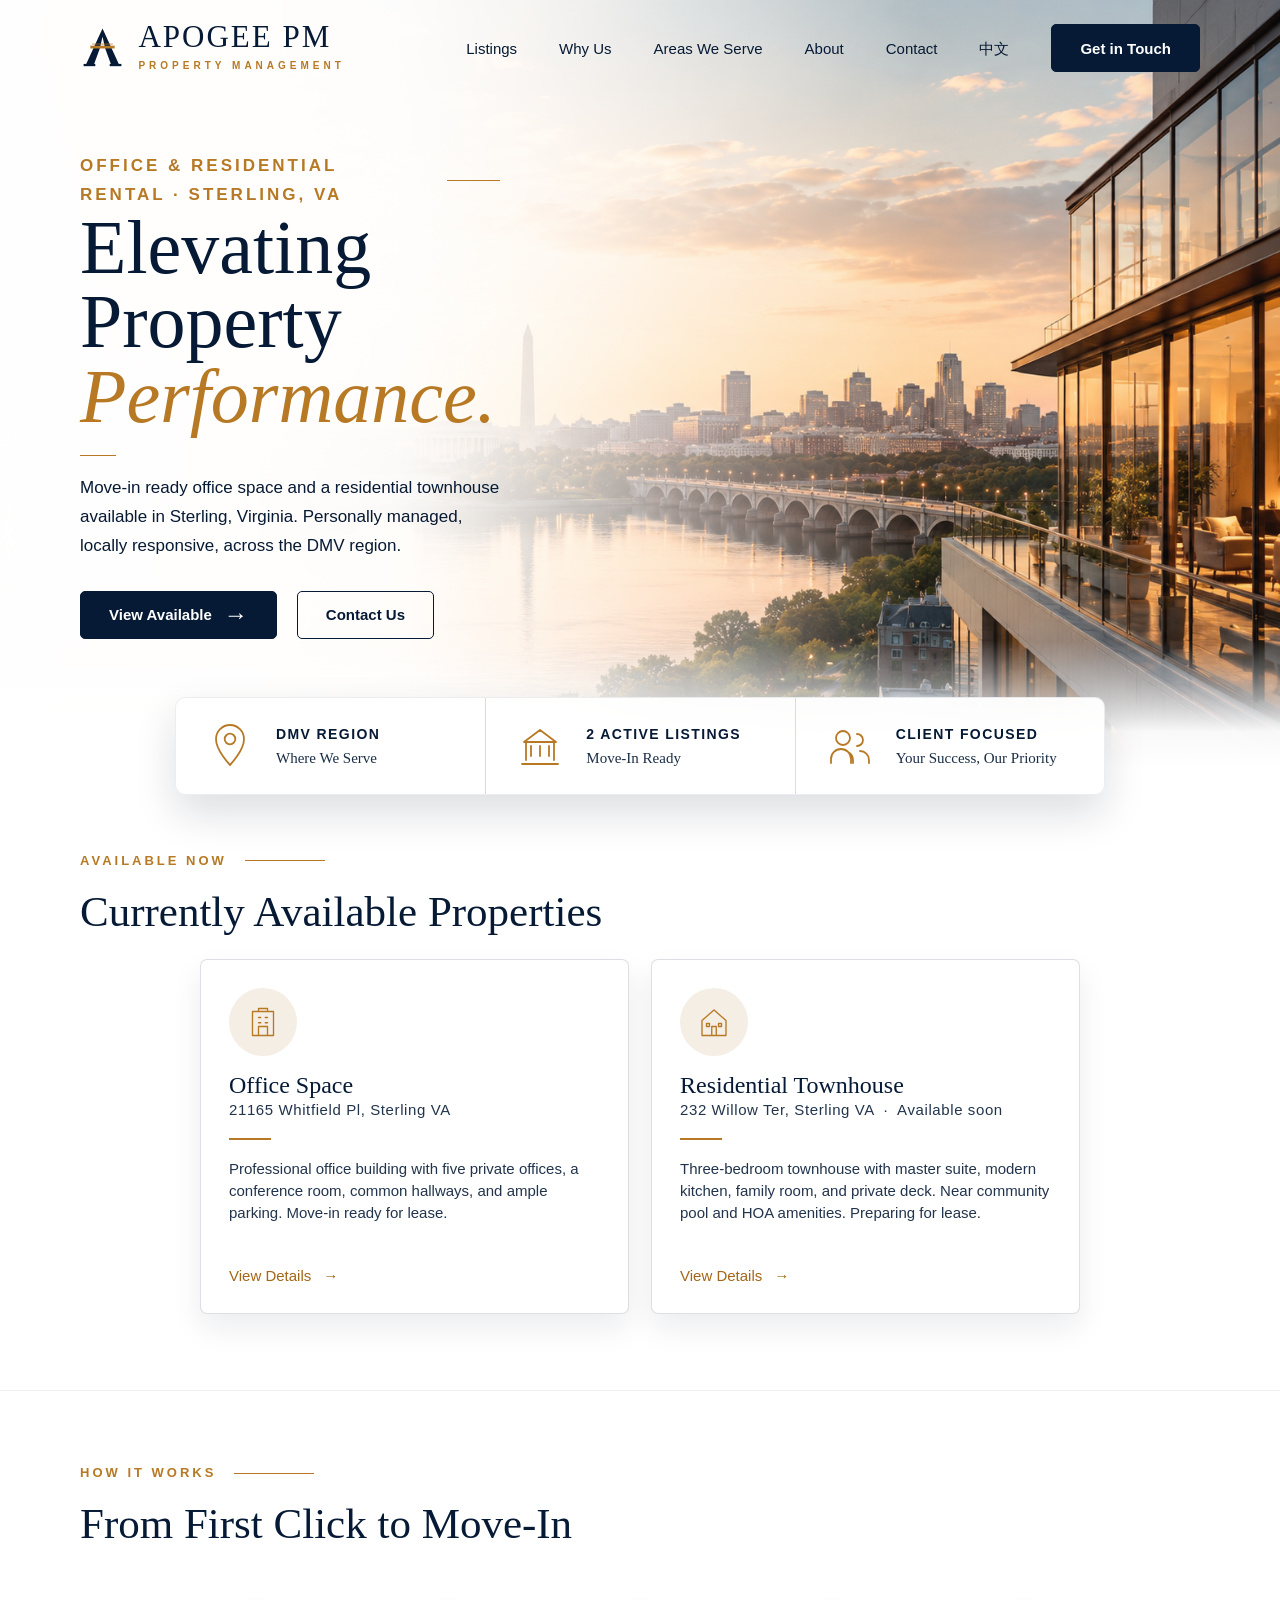
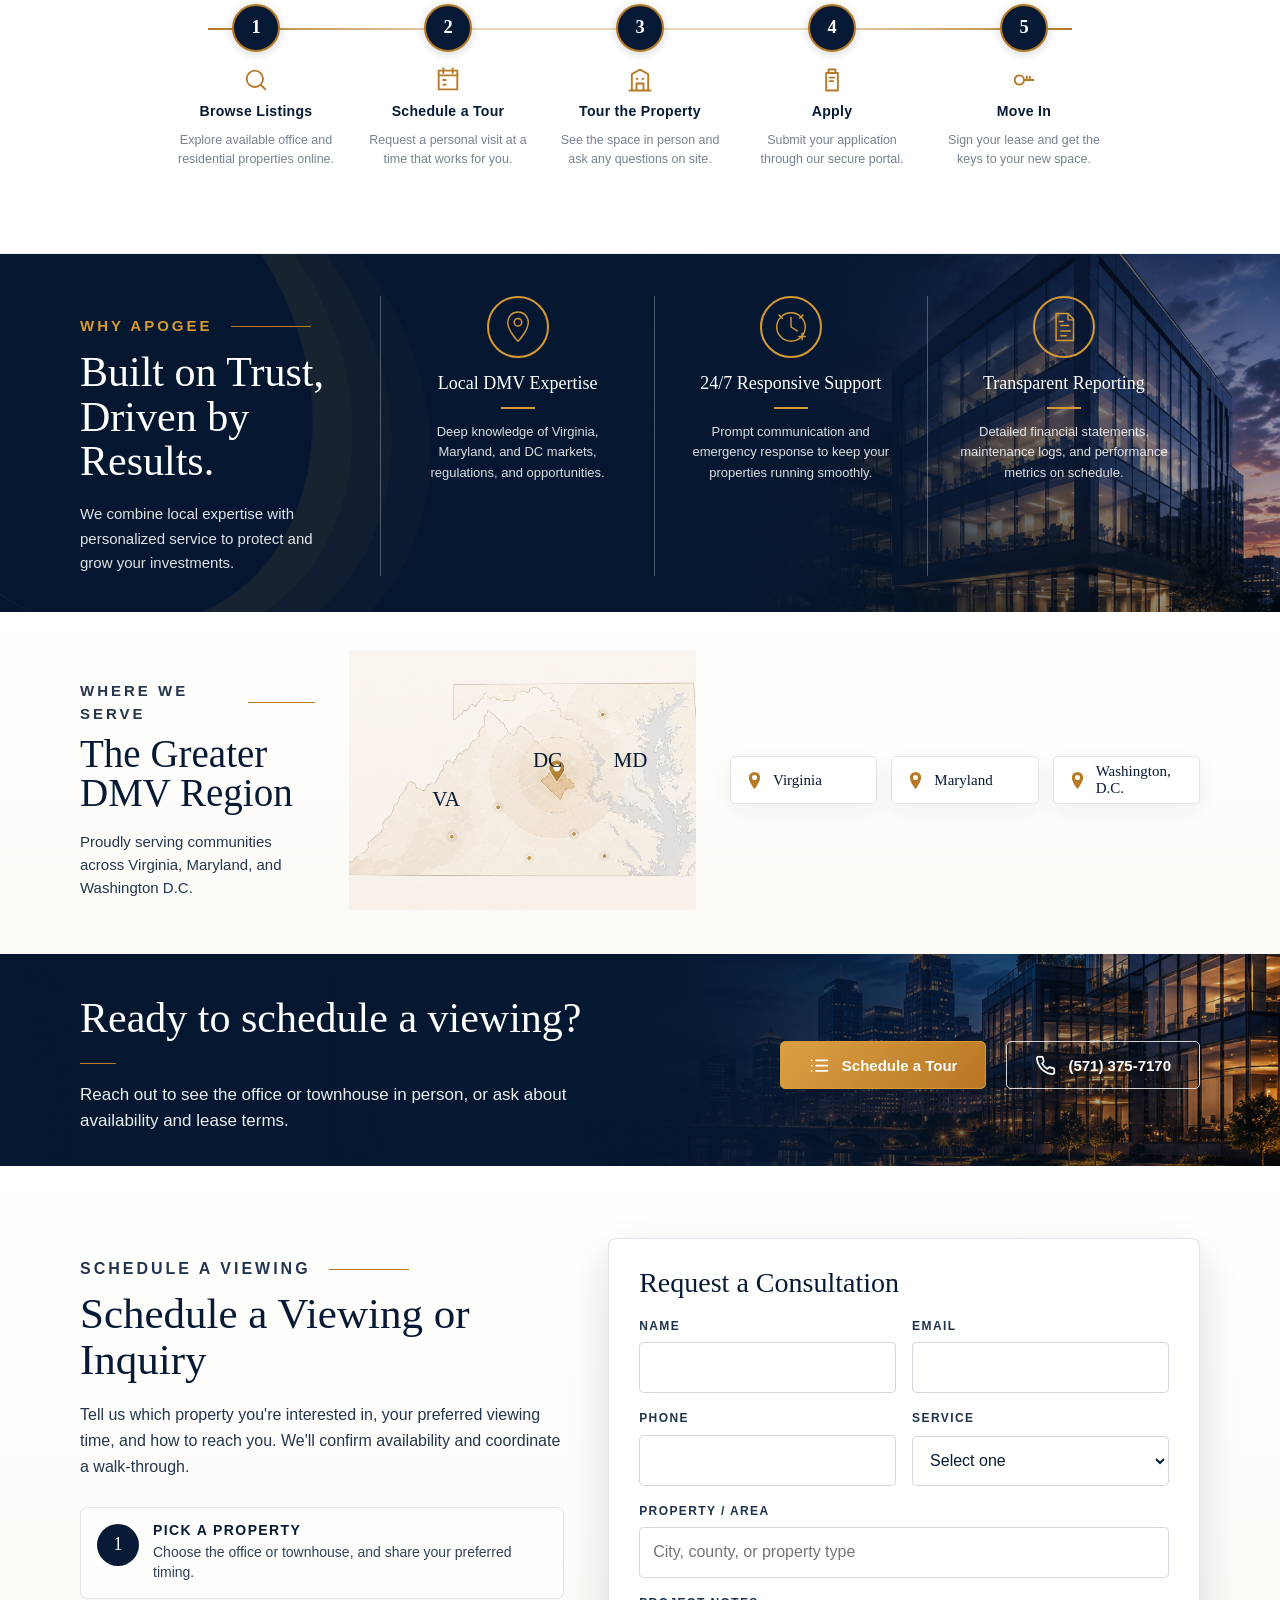
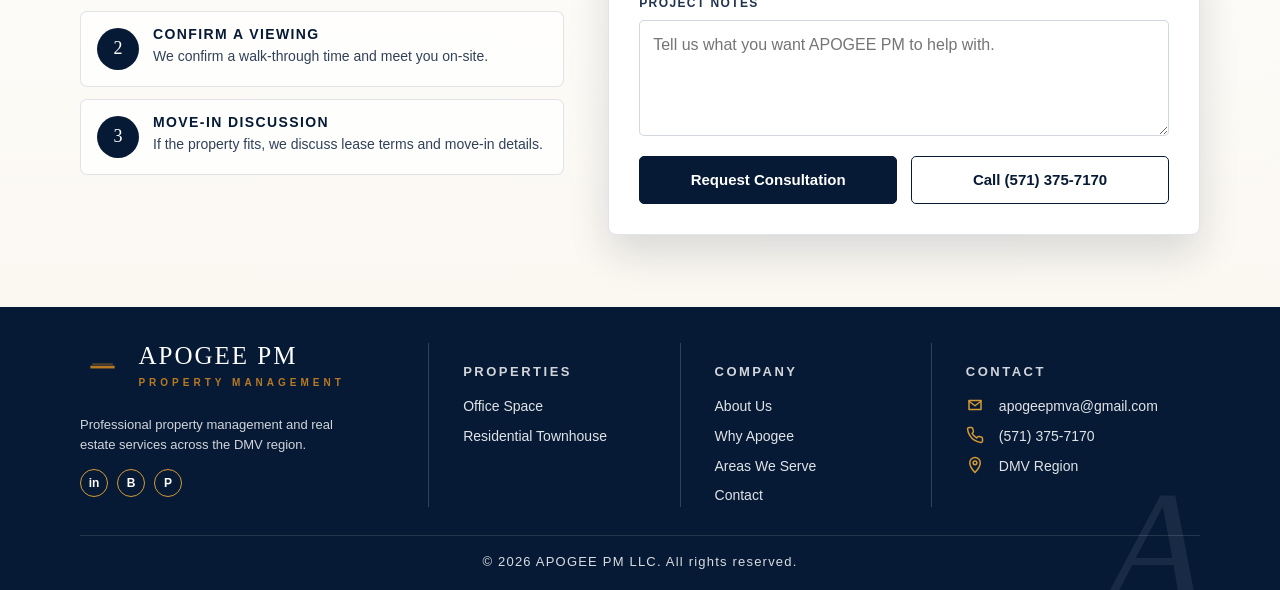
==== commit af211b76: "Make process steps clickable with hover effect 1 Browse -> /listings/, 2 Schedule -> /tour/, 3 Tour " ====
--- a/index.html
+++ b/index.html
@@ -129,50 +129,50 @@
           <h2 class="section-title">From First Click to Move-In</h2>
 
           <div class="process-steps">
-            <div class="step">
+            <a class="step" href="/listings/">
               <div class="step-num">1</div>
               <div class="step-icon">
                 <svg viewBox="0 0 24 24"><circle cx="11" cy="11" r="7"/><path d="m20 20-3.5-3.5"/></svg>
               </div>
               <h3>Browse Listings</h3>
               <p>Explore available office and residential properties online.</p>
-            </div>
-
-            <div class="step">
+            </a>
+
+            <a class="step" href="/tour/">
               <div class="step-num">2</div>
               <div class="step-icon">
                 <svg viewBox="0 0 24 24"><path d="M4 8h16M4 4h16v16H4zM8 2v4M16 2v4M8 12h2M8 16h2"/></svg>
               </div>
               <h3>Schedule a Tour</h3>
               <p>Request a personal visit at a time that works for you.</p>
-            </div>
-
-            <div class="step">
+            </a>
+
+            <a class="step" href="/tour/">
               <div class="step-num">3</div>
               <div class="step-icon">
                 <svg viewBox="0 0 24 24"><path d="M3 21h18M5 21V7l7-4 7 4v14M9 21v-6h6v6M9 11h1M14 11h1"/></svg>
               </div>
               <h3>Tour the Property</h3>
               <p>See the space in person and ask any questions on site.</p>
-            </div>
-
-            <div class="step">
+            </a>
+
+            <a class="step" href="https://auth.sharefile.io/securelogin/login" target="_blank" rel="noopener">
               <div class="step-num">4</div>
               <div class="step-icon">
                 <svg viewBox="0 0 24 24"><path d="M9 3h6v3H9zM7 6h10v15H7zM10 10h4M10 13h3"/></svg>
               </div>
               <h3>Apply</h3>
               <p>Submit your application through our secure portal.</p>
-            </div>
-
-            <div class="step">
+            </a>
+
+            <a class="step" href="#contact">
               <div class="step-num">5</div>
               <div class="step-icon">
                 <svg viewBox="0 0 24 24"><circle cx="8" cy="12" r="4"/><path d="M12 12h8M17 9v3M14.5 9v3"/></svg>
               </div>
               <h3>Move In</h3>
               <p>Sign your lease and get the keys to your new space.</p>
-            </div>
+            </a>
           </div>
         </div>
       </section>
--- a/styles.css
+++ b/styles.css
@@ -936,13 +936,23 @@
   text-align: center;
   position: relative;
   padding: 0 .6rem;
+  text-decoration: none;
+  color: inherit;
+  transition: transform .2s;
+}
+a.step:hover {
+  transform: translateY(-4px);
+}
+a.step:hover .step-num {
+  background: var(--gold);
+  border-color: var(--gold);
 }
 .step-num {
   width: 48px;
   height: 48px;
   border-radius: 50%;
   background: var(--navy);
-  color: var(--gold-lt);
+  color: #fff;
   display: inline-flex;
   align-items: center;
   justify-content: center;
@@ -973,7 +983,7 @@
   font-size: .88rem;
   color: var(--navy);
   margin-bottom: .3rem;
-  font-family: var(--font-sans);
+  font-family: var(--sans);
   font-weight: 700;
   letter-spacing: .02em;
 }
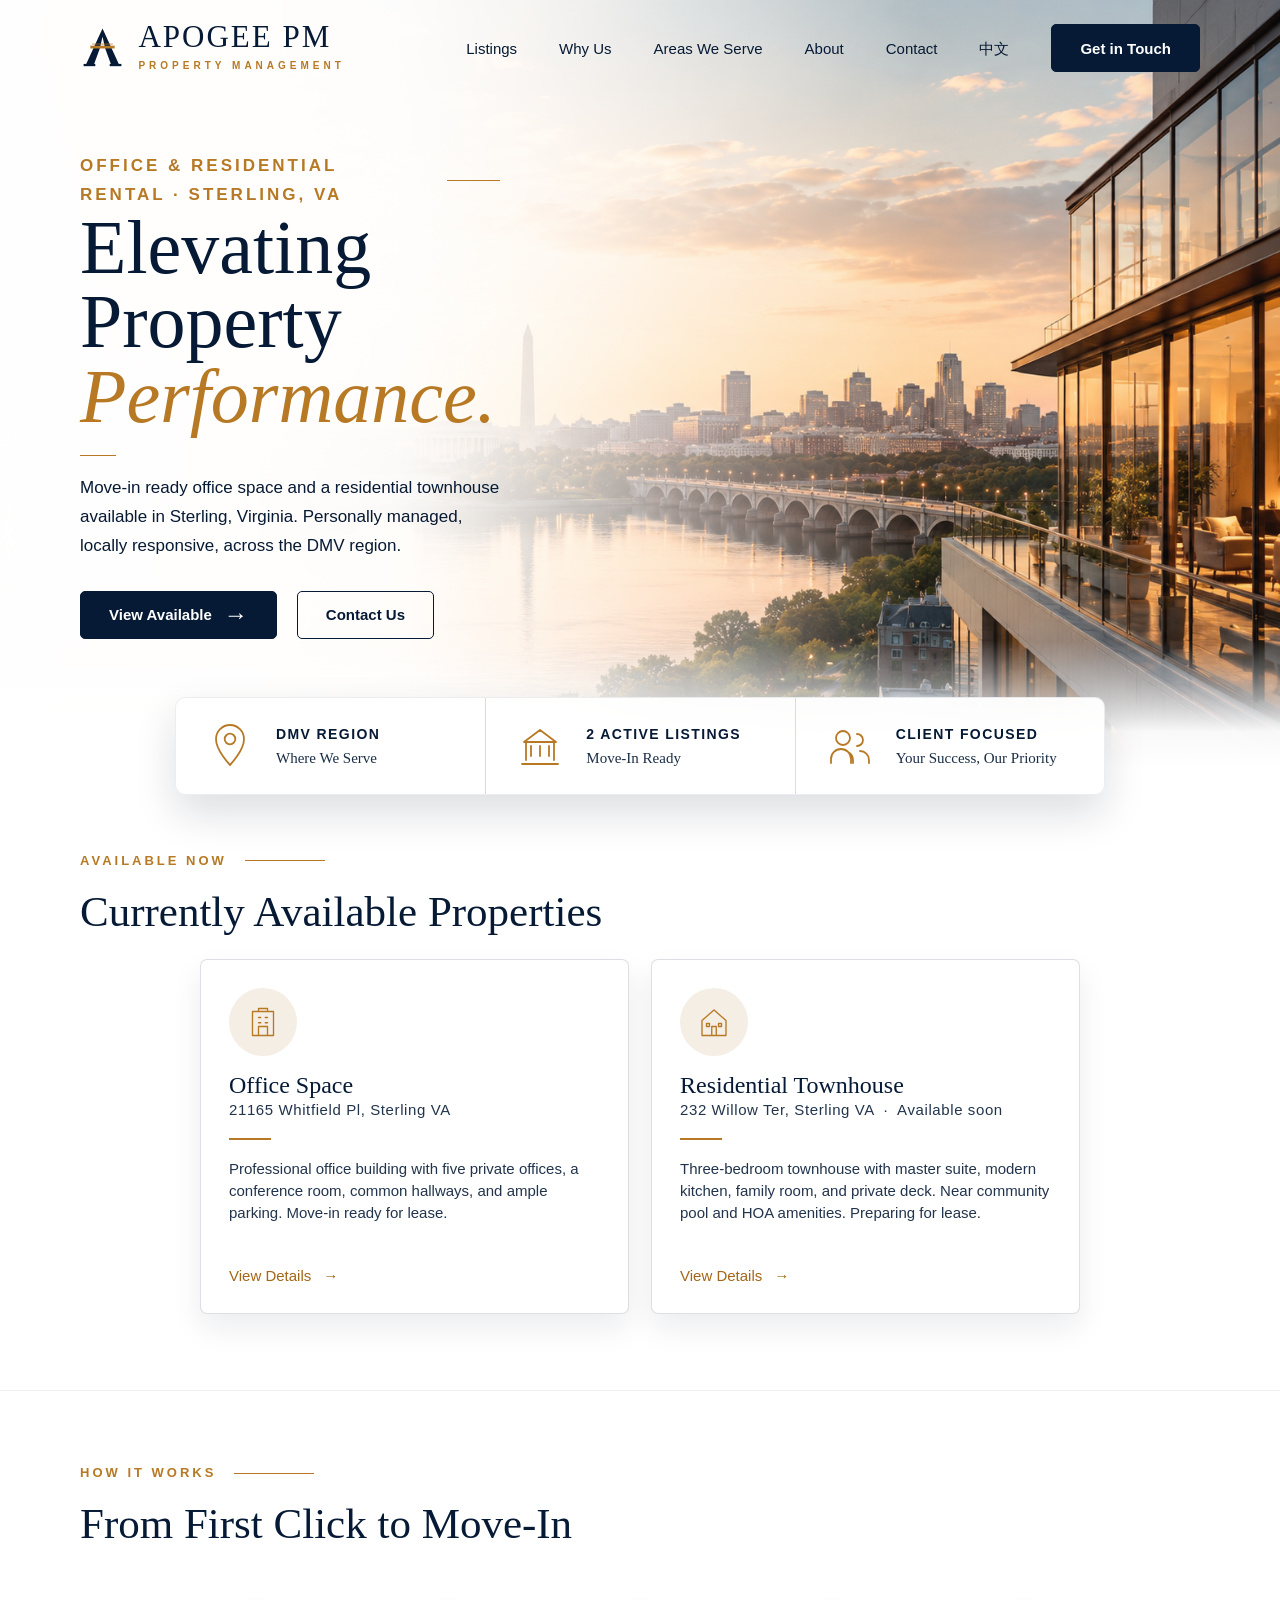
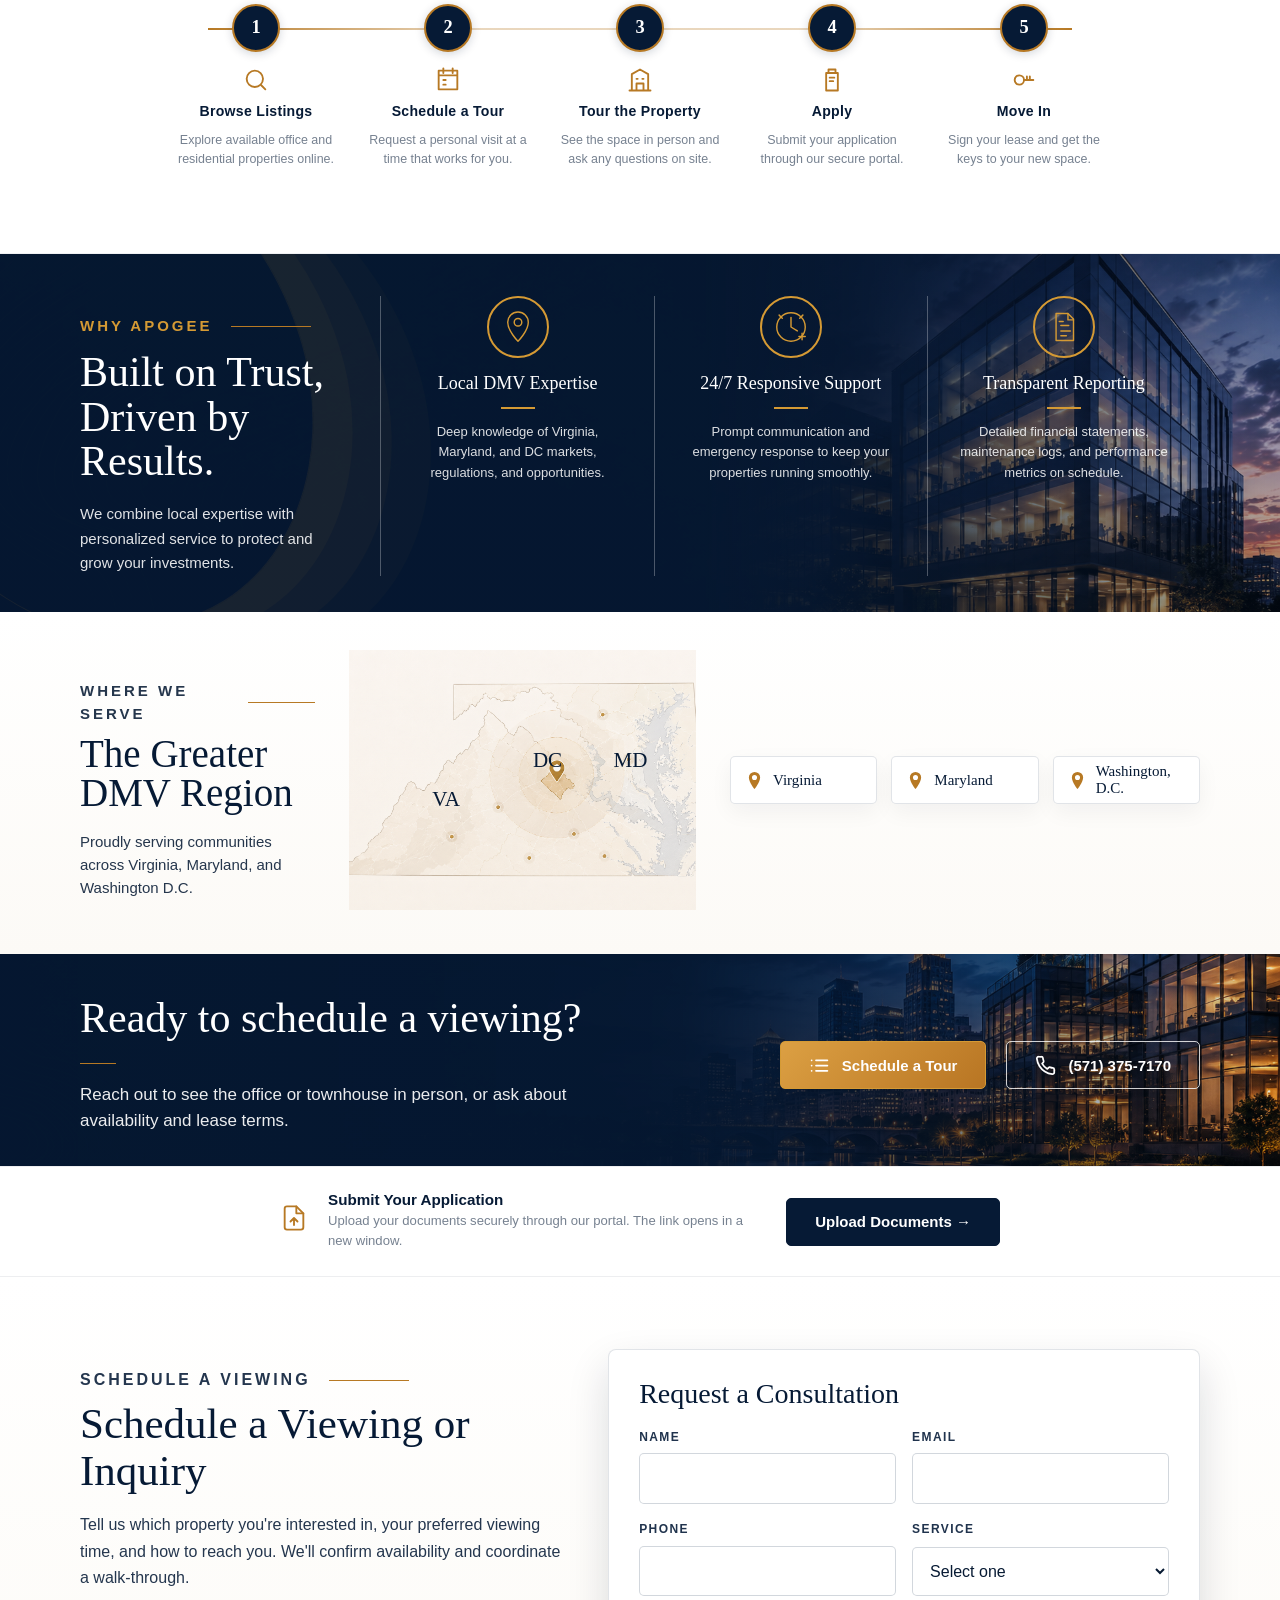
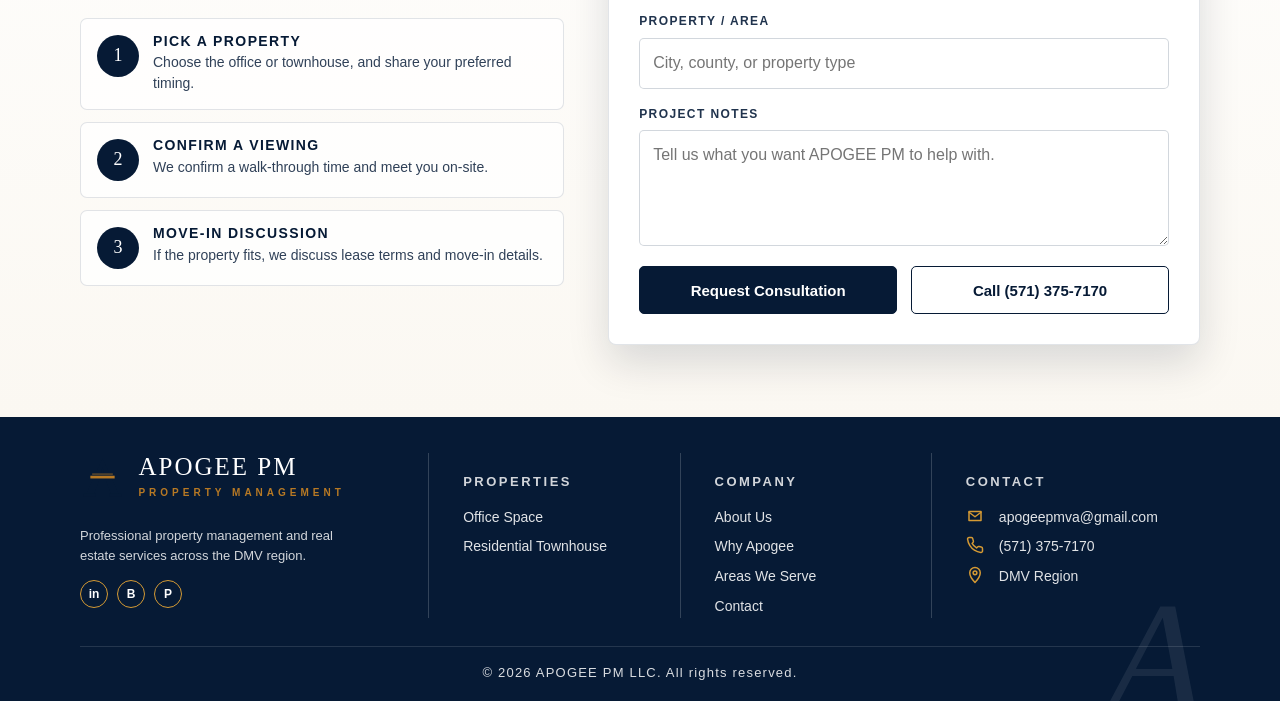
==== commit 171ad1aa: "add #apply section between CTA and contact, step 4 links there instead of direct external jump" ====
--- a/index.html
+++ b/index.html
@@ -156,7 +156,7 @@
               <p>See the space in person and ask any questions on site.</p>
             </a>
 
-            <a class="step" href="https://auth.sharefile.io/securelogin/login" target="_blank" rel="noopener">
+            <a class="step" href="#apply">
               <div class="step-num">4</div>
               <div class="step-icon">
                 <svg viewBox="0 0 24 24"><path d="M9 3h6v3H9zM7 6h10v15H7zM10 10h4M10 13h3"/></svg>
@@ -254,6 +254,21 @@
               (571) 375-7170
             </a>
           </div>
+        </div>
+      </section>
+
+      <section class="apply-band" id="apply">
+        <div class="shell apply-inner">
+          <div class="apply-icon" aria-hidden="true">
+            <svg viewBox="0 0 24 24" width="28" height="28"><path d="M14 2H6a2 2 0 0 0-2 2v16a2 2 0 0 0 2 2h12a2 2 0 0 0 2-2V8Z"/><path d="M14 2v6h6M12 18v-6M9 15l3-3 3 3"/></svg>
+          </div>
+          <div class="apply-text">
+            <h3>Submit Your Application</h3>
+            <p>Upload your documents securely through our portal. The link opens in a new window.</p>
+          </div>
+          <a class="button button-dark" href="https://auth.sharefile.io/securelogin/login" target="_blank" rel="noopener">
+            Upload Documents &rarr;
+          </a>
         </div>
       </section>
 
--- a/styles.css
+++ b/styles.css
@@ -930,6 +930,7 @@
     rgba(183,121,36,.3) 30%,
     rgba(183,121,36,.3) 70%,
     var(--gold));
+  pointer-events: none;
 }
 .step {
   flex: 1;
@@ -939,6 +940,7 @@
   text-decoration: none;
   color: inherit;
   transition: transform .2s;
+  cursor: pointer;
 }
 a.step:hover {
   transform: translateY(-4px);
@@ -993,6 +995,56 @@
   line-height: 1.5;
 }
 
+/* ── Apply band ────────────────────────────────────── */
+.apply-band {
+  background: #fff;
+  border-top: 1px solid rgba(6,26,53,.07);
+  border-bottom: 1px solid rgba(6,26,53,.07);
+  padding: 1.6rem 0;
+}
+.apply-inner {
+  display: flex;
+  align-items: center;
+  gap: 1.25rem;
+  max-width: 720px;
+  margin: 0 auto;
+}
+.apply-icon svg {
+  stroke: var(--gold);
+  stroke-width: 1.6;
+  stroke-linecap: round;
+  stroke-linejoin: round;
+  fill: none;
+  flex-shrink: 0;
+}
+.apply-text {
+  flex: 1;
+}
+.apply-text h3 {
+  font-size: .95rem;
+  color: var(--navy);
+  margin-bottom: .2rem;
+  font-family: var(--sans);
+  font-weight: 700;
+}
+.apply-text p {
+  font-size: .82rem;
+  color: rgba(6,26,53,.55);
+  line-height: 1.5;
+  margin: 0;
+}
+.apply-band .button {
+  white-space: nowrap;
+  flex-shrink: 0;
+}
+@media (max-width: 600px) {
+  .apply-inner {
+    flex-direction: column;
+    text-align: center;
+    gap: 1rem;
+  }
+}
+
 @media (max-width: 980px) {
   .site-header {
     position: relative;
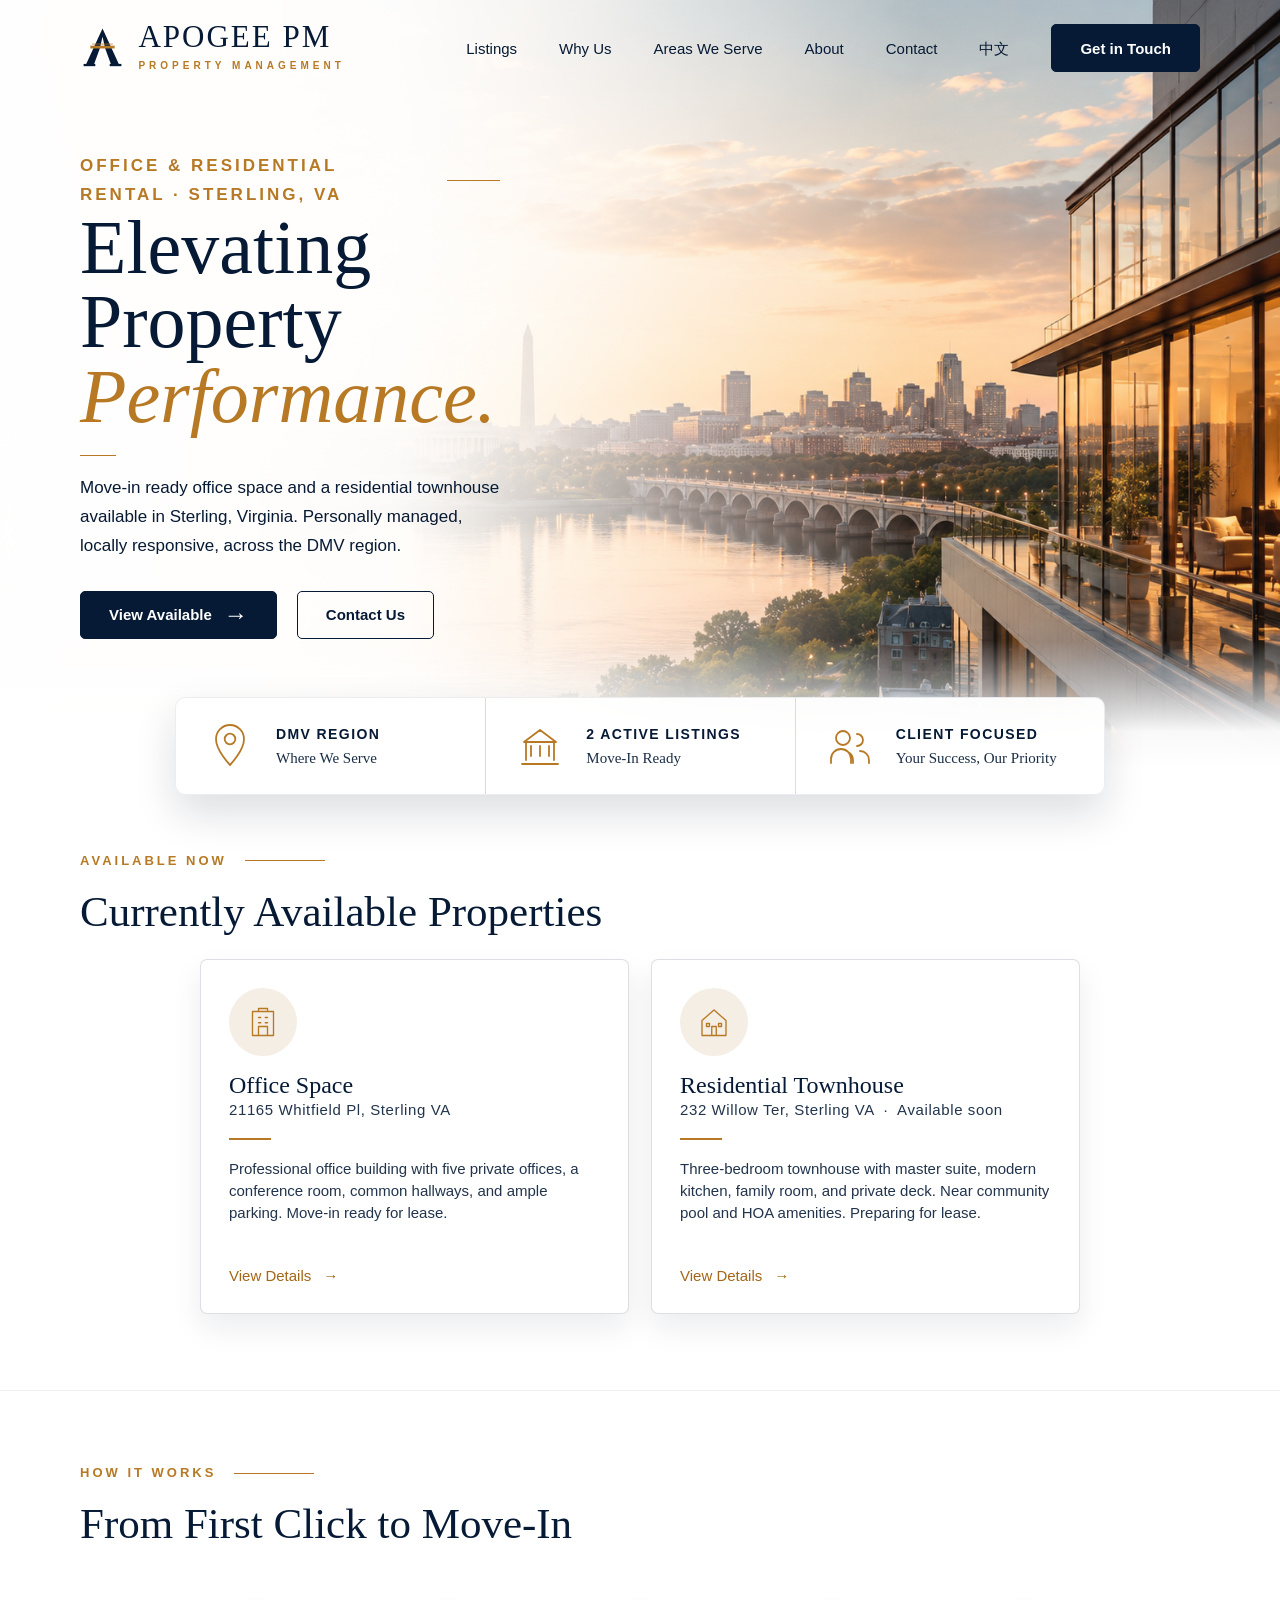
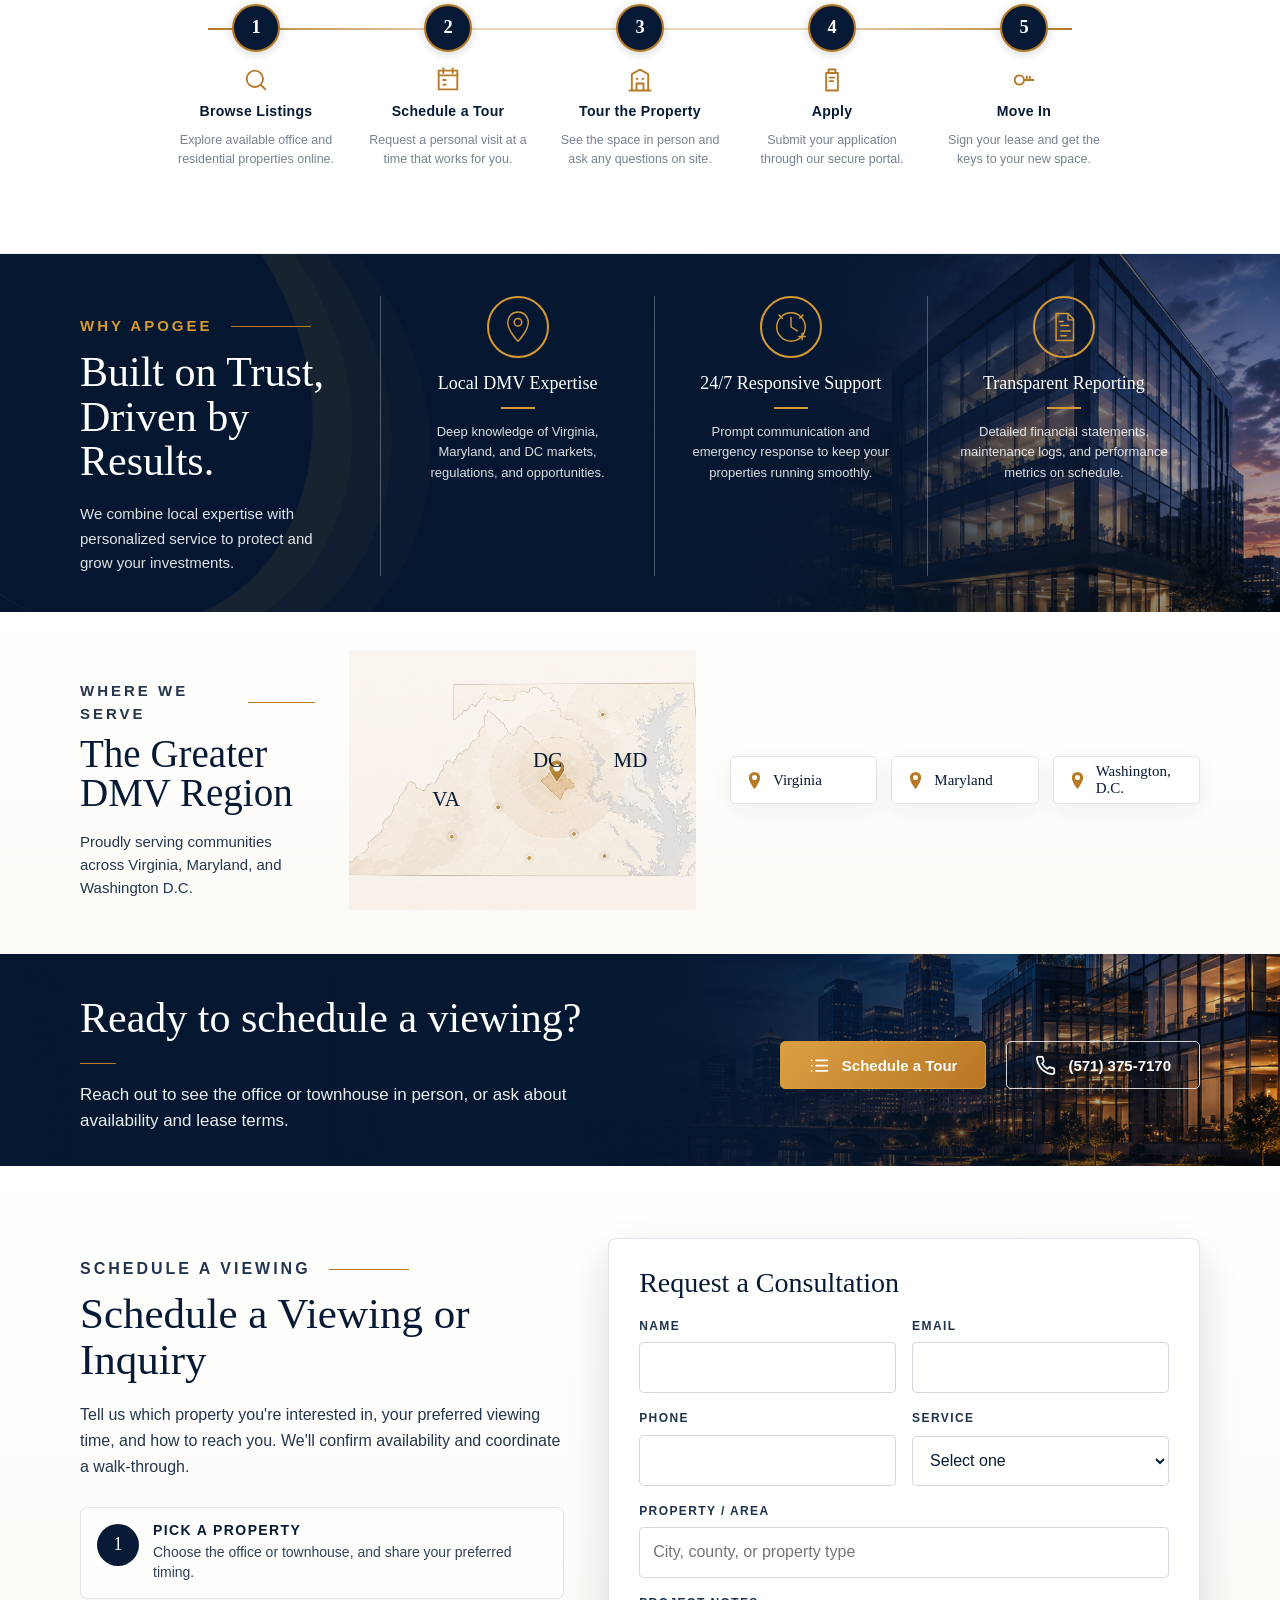
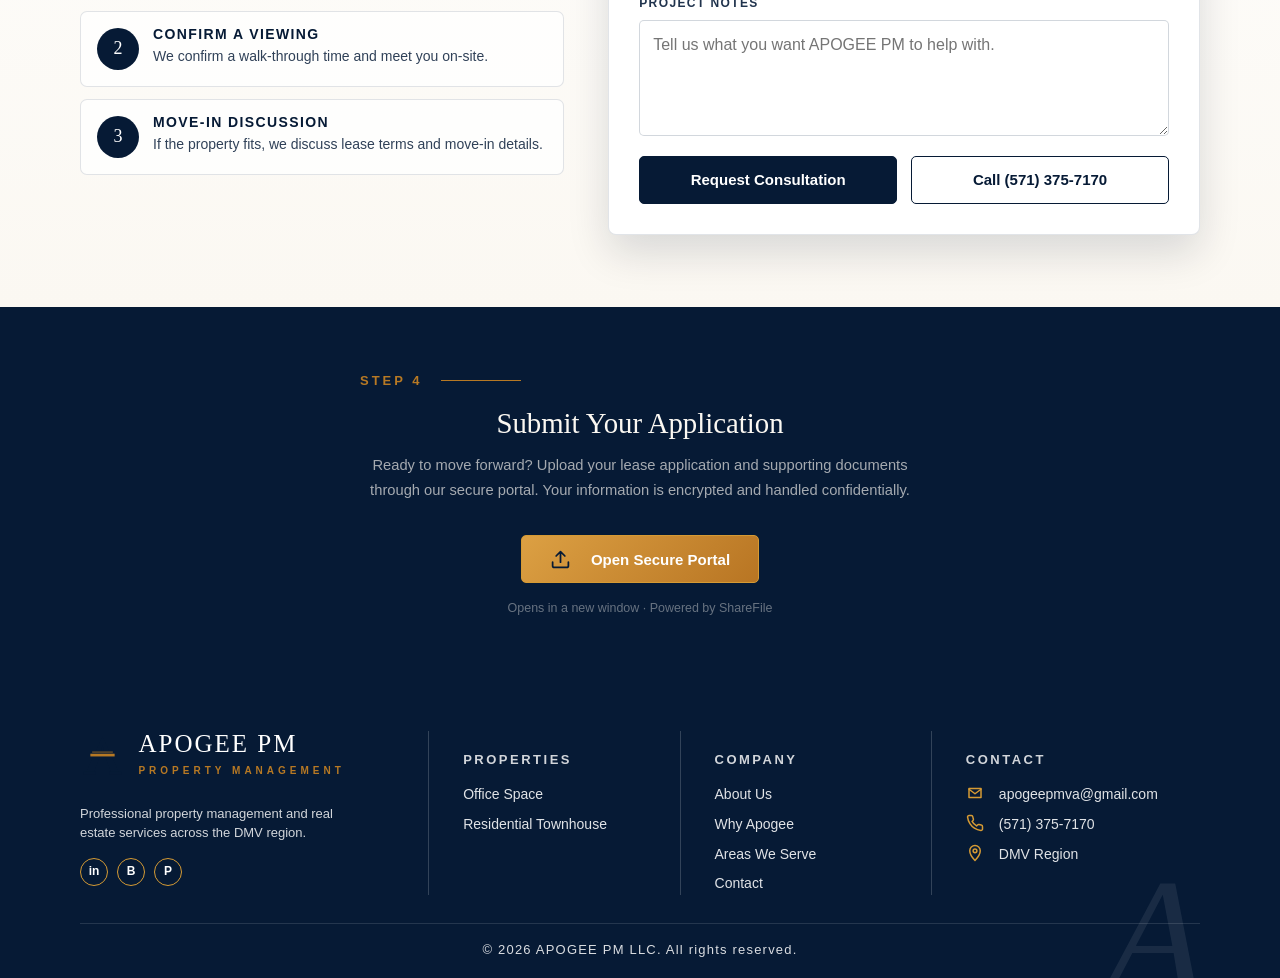
==== commit bccef9c7: "move apply section below contact, redesign as navy band with centered card" ====
--- a/index.html
+++ b/index.html
@@ -257,21 +257,6 @@
         </div>
       </section>
 
-      <section class="apply-band" id="apply">
-        <div class="shell apply-inner">
-          <div class="apply-icon" aria-hidden="true">
-            <svg viewBox="0 0 24 24" width="28" height="28"><path d="M14 2H6a2 2 0 0 0-2 2v16a2 2 0 0 0 2 2h12a2 2 0 0 0 2-2V8Z"/><path d="M14 2v6h6M12 18v-6M9 15l3-3 3 3"/></svg>
-          </div>
-          <div class="apply-text">
-            <h3>Submit Your Application</h3>
-            <p>Upload your documents securely through our portal. The link opens in a new window.</p>
-          </div>
-          <a class="button button-dark" href="https://auth.sharefile.io/securelogin/login" target="_blank" rel="noopener">
-            Upload Documents &rarr;
-          </a>
-        </div>
-      </section>
-
       <section class="intake" id="contact">
         <div class="shell intake-grid">
           <div class="intake-copy">
@@ -352,6 +337,22 @@
           </div>
         </div>
       </section>
+
+      <section class="apply-band" id="apply">
+        <div class="shell">
+          <div class="apply-card">
+            <p class="eyebrow">Step 4</p>
+            <h2>Submit Your Application</h2>
+            <p class="apply-desc">Ready to move forward? Upload your lease application and supporting documents through our secure portal. Your information is encrypted and handled confidentially.</p>
+            <a class="button button-gold" href="https://auth.sharefile.io/securelogin/login" target="_blank" rel="noopener">
+              <span class="mini-icon" aria-hidden="true"><svg viewBox="0 0 24 24" width="16" height="16"><path d="M21 15v4a2 2 0 0 1-2 2H5a2 2 0 0 1-2-2v-4M17 8l-5-5-5 5M12 3v12"/></svg></span>
+              Open Secure Portal
+            </a>
+            <p class="apply-note">Opens in a new window &middot; Powered by ShareFile</p>
+          </div>
+        </div>
+      </section>
+
     </main>
 
     <footer class="footer">
--- a/styles.css
+++ b/styles.css
@@ -997,52 +997,45 @@
 
 /* ── Apply band ────────────────────────────────────── */
 .apply-band {
-  background: #fff;
-  border-top: 1px solid rgba(6,26,53,.07);
-  border-bottom: 1px solid rgba(6,26,53,.07);
-  padding: 1.6rem 0;
-}
-.apply-inner {
-  display: flex;
+  background: var(--navy);
+  padding: 4rem 0;
+}
+.apply-card {
+  max-width: 560px;
+  margin: 0 auto;
+  text-align: center;
+}
+.apply-card .eyebrow {
+  color: var(--gold);
+}
+.apply-card h2 {
+  color: var(--paper);
+  font-size: clamp(1.4rem, 2.8vw, 1.8rem);
+  margin-bottom: 1rem;
+}
+.apply-desc {
+  color: rgba(251,248,242,.65);
+  font-size: .92rem;
+  line-height: 1.7;
+  margin-bottom: 2rem;
+}
+.apply-card .button {
+  display: inline-flex;
   align-items: center;
-  gap: 1.25rem;
-  max-width: 720px;
-  margin: 0 auto;
-}
-.apply-icon svg {
-  stroke: var(--gold);
-  stroke-width: 1.6;
+  gap: .5rem;
+}
+.apply-card .button .mini-icon svg {
+  stroke: var(--navy);
+  stroke-width: 2;
   stroke-linecap: round;
   stroke-linejoin: round;
   fill: none;
-  flex-shrink: 0;
-}
-.apply-text {
-  flex: 1;
-}
-.apply-text h3 {
-  font-size: .95rem;
-  color: var(--navy);
-  margin-bottom: .2rem;
+}
+.apply-note {
+  margin-top: 1rem;
+  font-size: .78rem;
+  color: rgba(251,248,242,.4);
   font-family: var(--sans);
-  font-weight: 700;
-}
-.apply-text p {
-  font-size: .82rem;
-  color: rgba(6,26,53,.55);
-  line-height: 1.5;
-  margin: 0;
-}
-.apply-band .button {
-  white-space: nowrap;
-  flex-shrink: 0;
-}
-@media (max-width: 600px) {
-  .apply-inner {
-    flex-direction: column;
-    text-align: center;
-    gap: 1rem;
-  }
 }
 
 @media (max-width: 980px) {
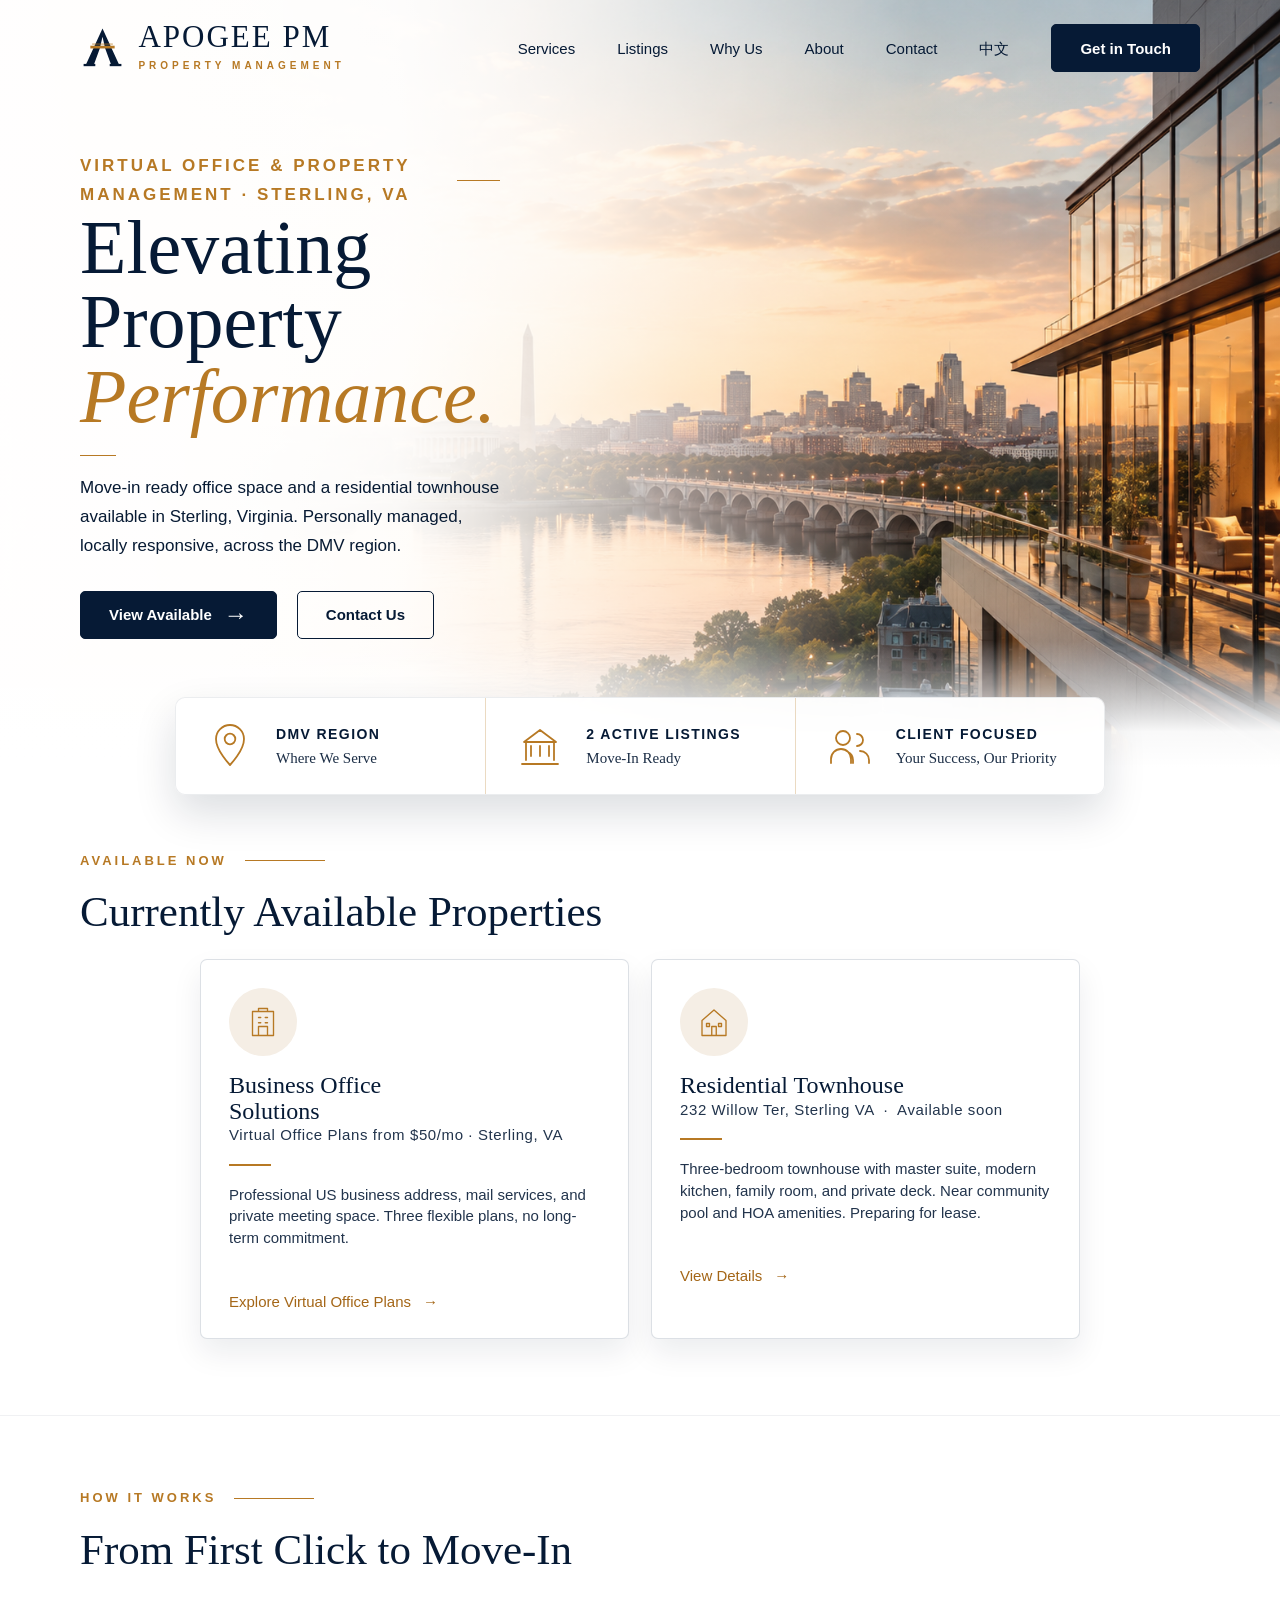
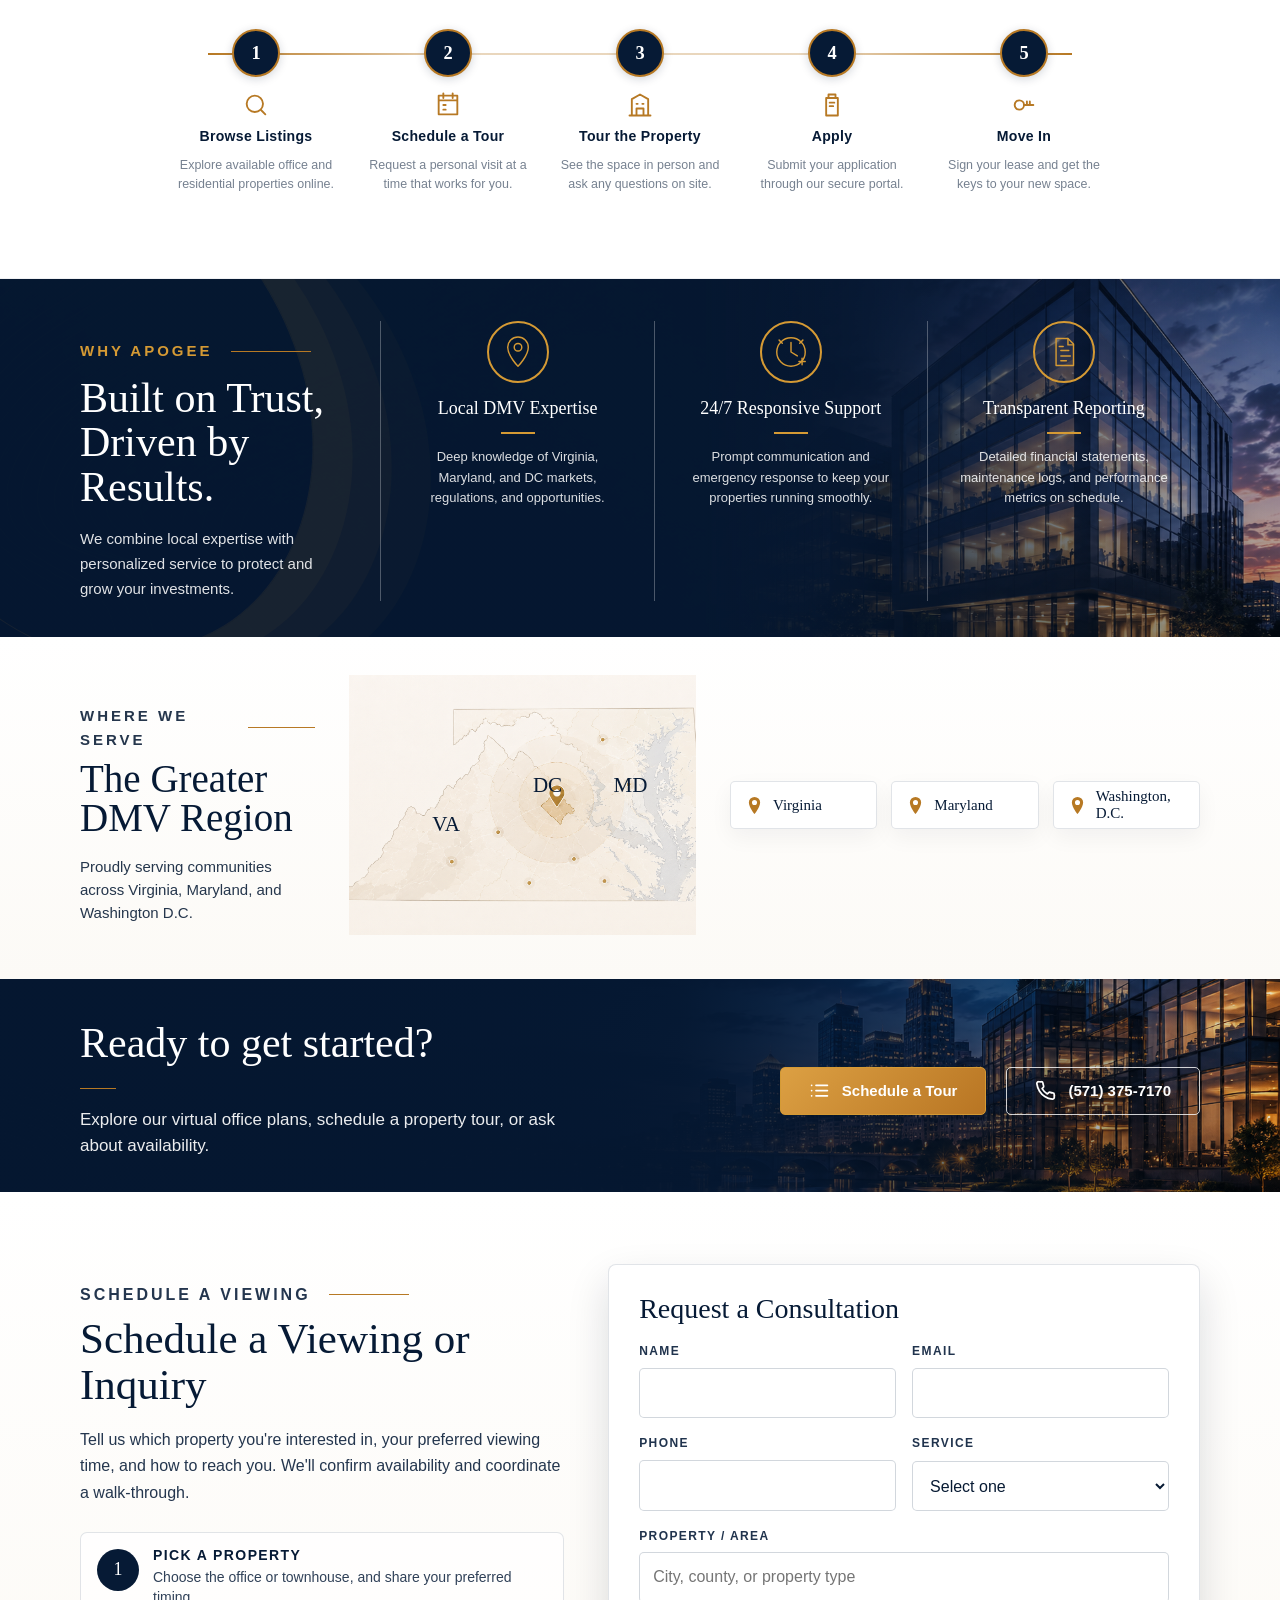
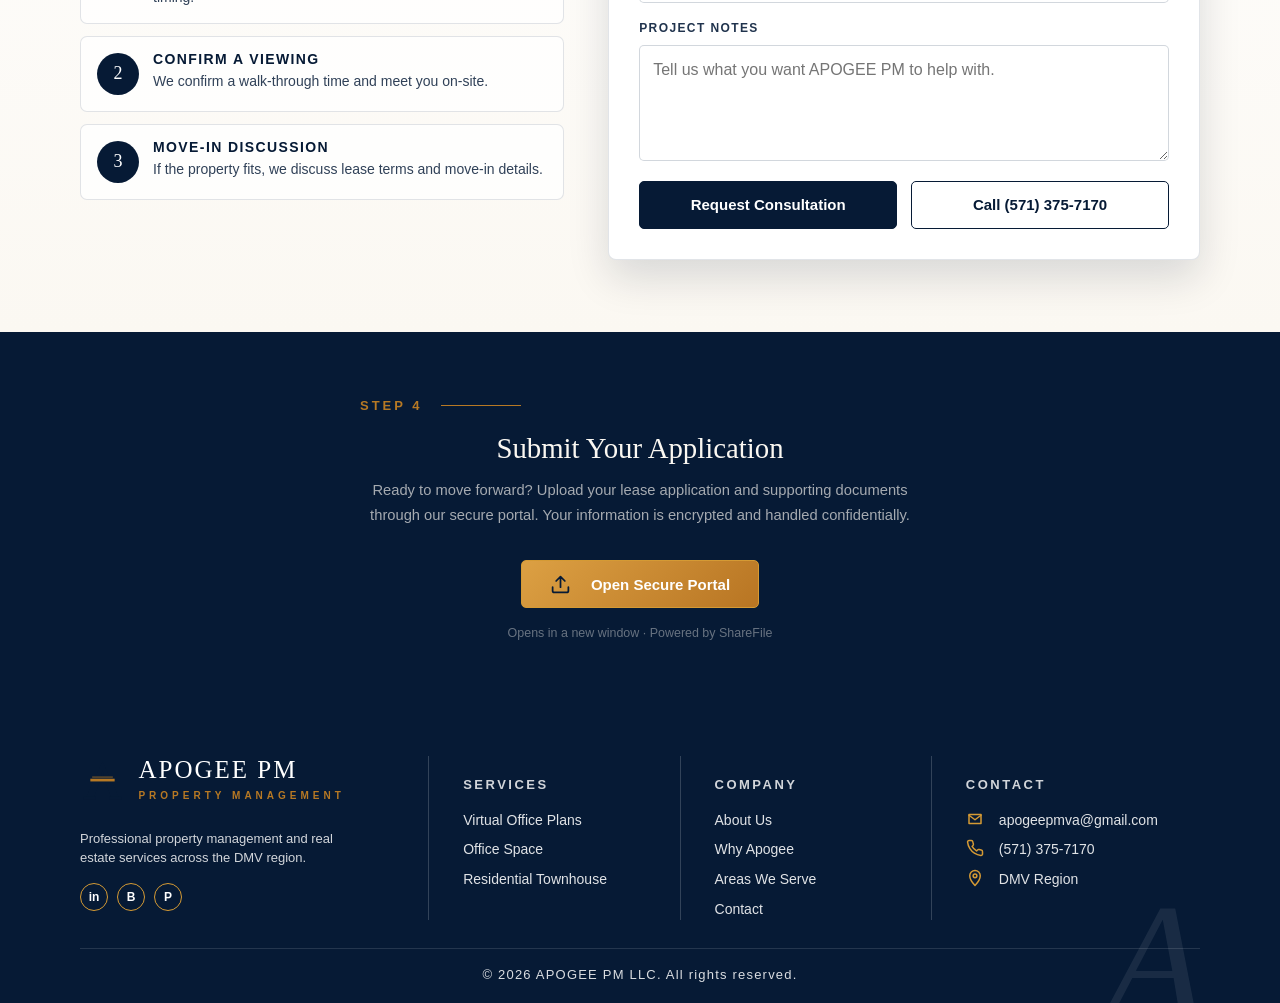
==== commit c03792a5: "Update site-wide nav, footer, homepage positioning for virtual office model - Add Services link to n" ====
--- a/index.html
+++ b/index.html
@@ -31,9 +31,9 @@
         </button>
 
         <nav class="nav-links" aria-label="Primary navigation">
+          <a href="/services/">Services</a>
           <a href="/listings/">Listings</a>
           <a href="#why">Why Us</a>
-          <a href="#areas">Areas We Serve</a>
           <a href="#about">About</a>
           <a href="#contact">Contact</a>
           <a href="zh/" hreflang="zh-CN" lang="zh-CN">中文</a>
@@ -46,7 +46,7 @@
       <section class="hero" aria-label="APOGEE PM introduction">
         <div class="shell">
           <div class="hero-copy">
-            <p class="eyebrow">Office &amp; Residential Rental · Sterling, VA</p>
+            <p class="eyebrow">Virtual Office &amp; Property Management · Sterling, VA</p>
             <h1>Elevating Property <em>Performance.</em></h1>
             <div class="rule-short" aria-hidden="true"></div>
             <p>Move-in ready office space and a residential townhouse available in Sterling, Virginia. Personally managed, locally responsive, across the DMV region.</p>
@@ -100,11 +100,11 @@
                   <svg viewBox="0 0 48 48"><path d="M10 42h28V10H10v32ZM18 42V30h12v12M18 18h3M27 18h3M18 25h3M27 25h3M18 10V6h12v4"/></svg>
                 </span>
               </div>
-              <h3>Office Space</h3>
-              <p class="card-meta">21165 Whitfield Pl, Sterling VA</p>
+              <h3>Business Office Solutions</h3>
+              <p class="card-meta">Virtual Office Plans from $50/mo · Sterling, VA</p>
               <div class="gold-line" aria-hidden="true"></div>
-              <p>Professional office building with five private offices, a conference room, common hallways, and ample parking. Move-in ready for lease.</p>
-              <a class="learn" href="/listings/#office">View Details <span aria-hidden="true">&rarr;</span></a>
+              <p>Professional US business address, mail services, and private meeting space. Three flexible plans, no long-term commitment.</p>
+              <a class="learn" href="/services/">Explore Virtual Office Plans <span aria-hidden="true">&rarr;</span></a>
             </article>
 
             <article class="service-card">
@@ -240,9 +240,9 @@
       <section class="cta">
         <div class="shell">
           <div class="cta-copy">
-            <h2>Ready to schedule a viewing?</h2>
+            <h2>Ready to get started?</h2>
             <div class="rule-short" aria-hidden="true"></div>
-            <p>Reach out to see the office or townhouse in person, or ask about availability and lease terms.</p>
+            <p>Explore our virtual office plans, schedule a property tour, or ask about availability.</p>
           </div>
           <div class="cta-actions">
             <a class="button button-gold" href="/tour/">
@@ -312,9 +312,13 @@
                   <label for="service">Service</label>
                   <select id="service" name="Service" required>
                     <option value="">Select one</option>
-                    <option>Office Space Viewing</option>
-                    <option>Townhouse Viewing</option>
-                    <option>General Inquiry</option>
+                    <option value="Level 1 Virtual Office - $50/mo">Level 1 Virtual Office ($50/mo)</option>
+                    <option value="Level 2 Virtual Office - $150/mo">Level 2 Virtual Office ($150/mo)</option>
+                    <option value="Level 3 Executive Business - $350/mo">Level 3 Executive Business ($350/mo)</option>
+                    <option value="Meeting Room / Office Visit">Meeting Room / Office Visit</option>
+                    <option value="Tax & Accounting Support">Tax &amp; Accounting Support</option>
+                    <option value="Townhouse Viewing">Townhouse Viewing</option>
+                    <option value="General Inquiry">General Inquiry</option>
                   </select>
                 </div>
               </div>
@@ -374,10 +378,11 @@
         </div>
 
         <div class="footer-col">
-          <p class="footer-heading">Properties</p>
+          <p class="footer-heading">Services</p>
           <ul class="footer-list">
-            <li><a href="#properties">Office Space</a></li>
-            <li><a href="#properties">Residential Townhouse</a></li>
+            <li><a href="/services/">Virtual Office Plans</a></li>
+            <li><a href="/listings/#office">Office Space</a></li>
+            <li><a href="/listings/#townhouse">Residential Townhouse</a></li>
           </ul>
         </div>
 
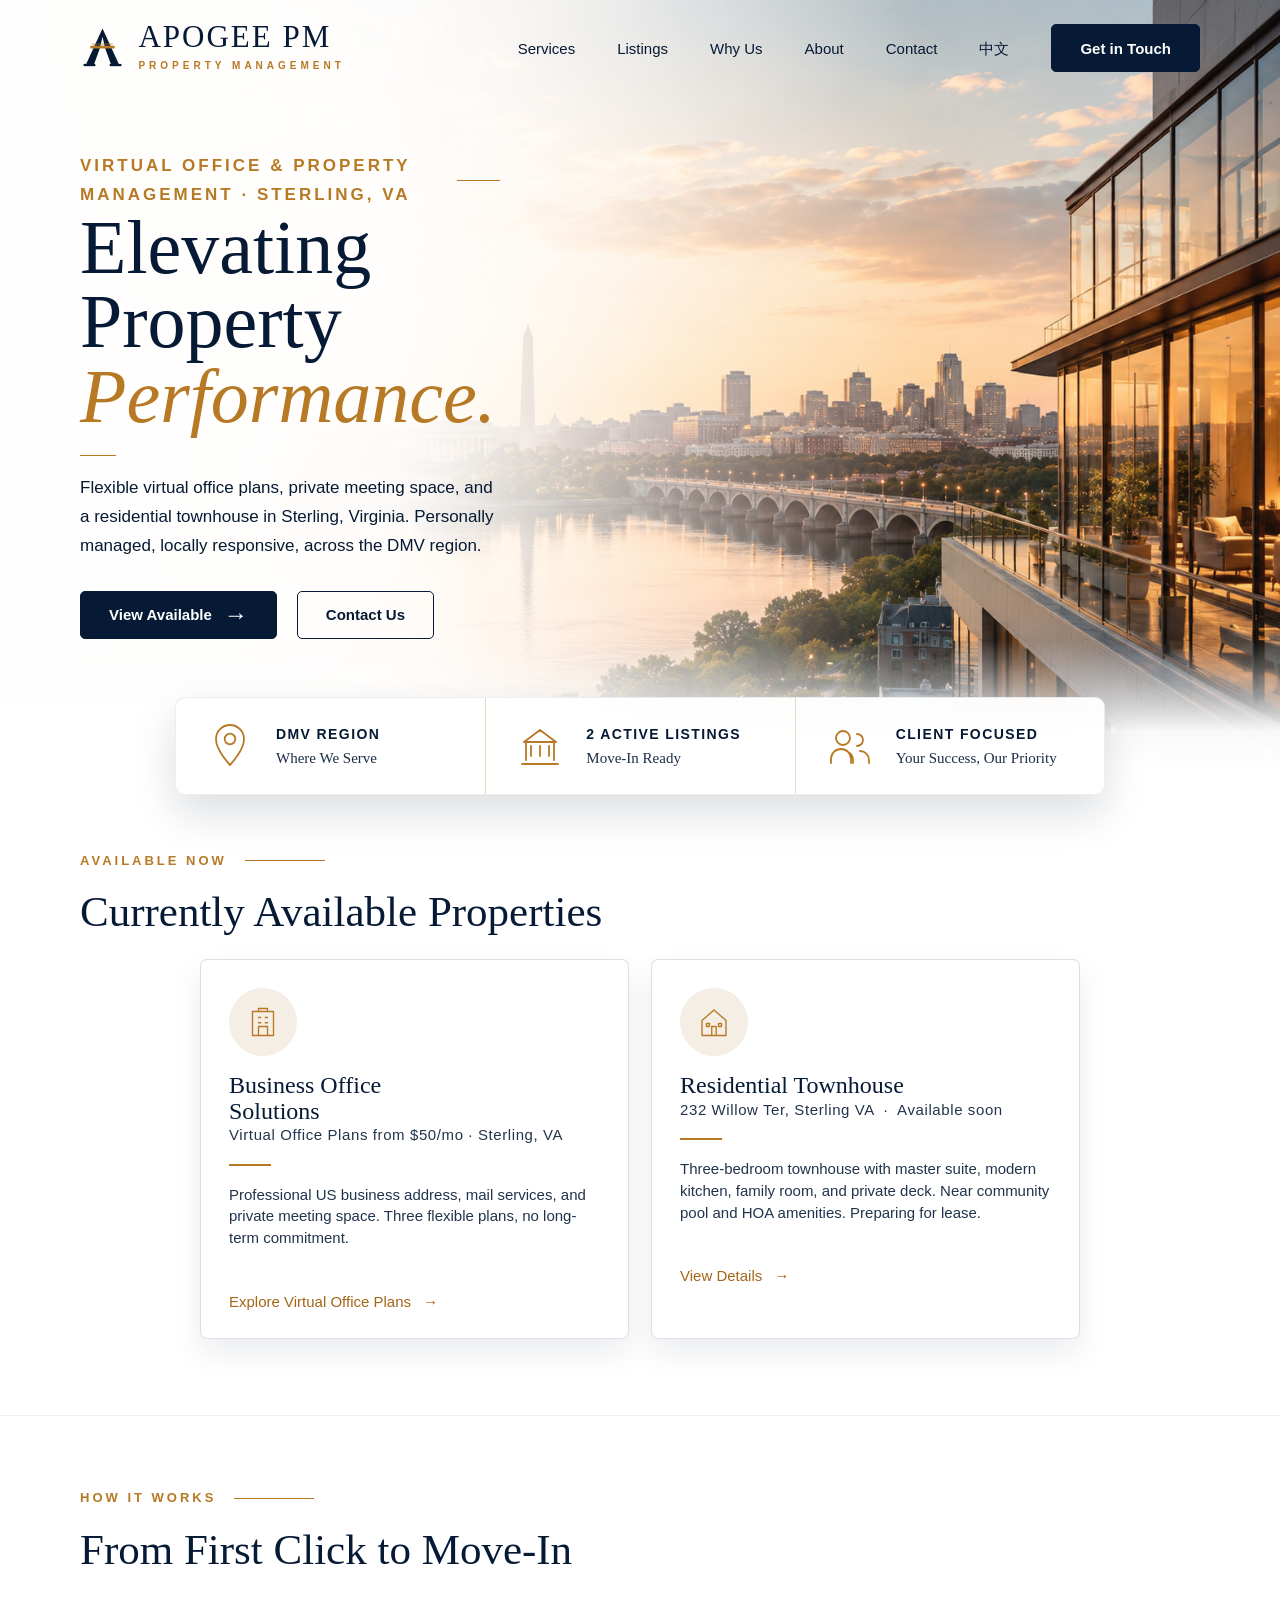
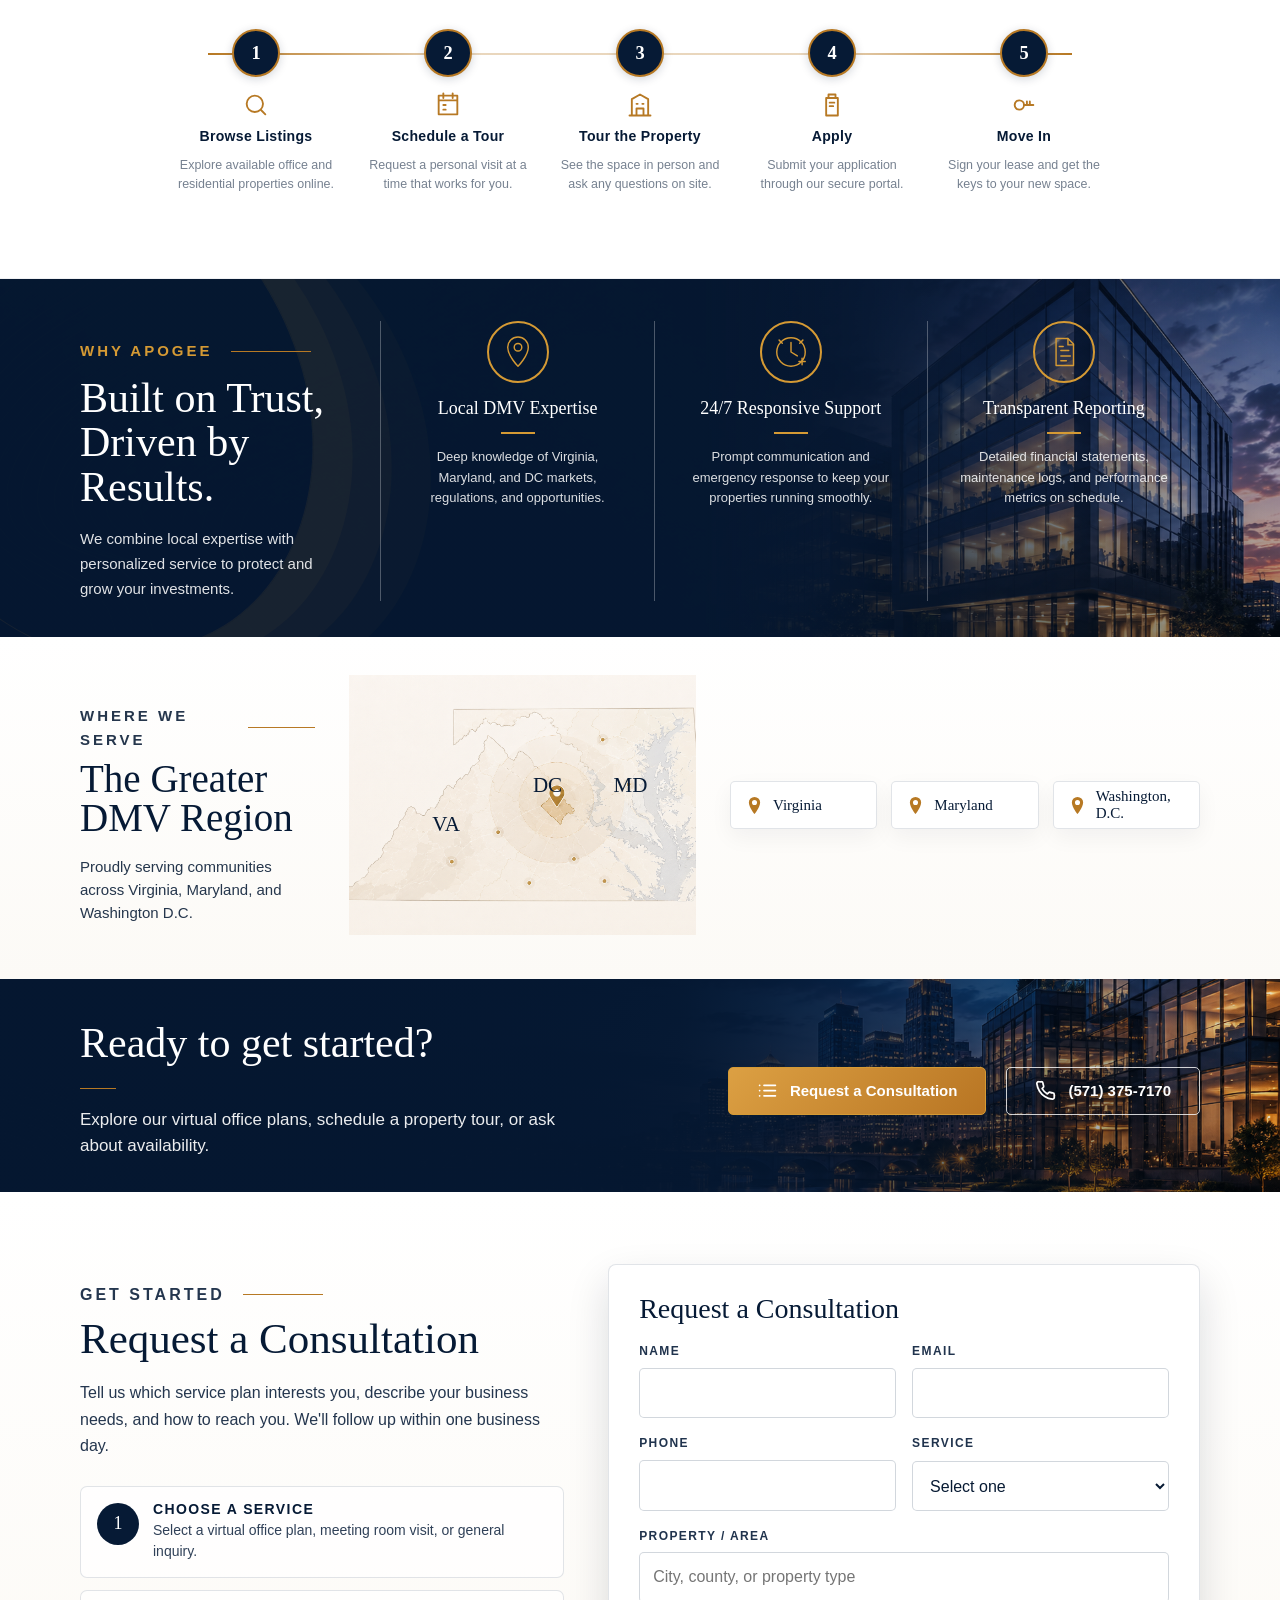
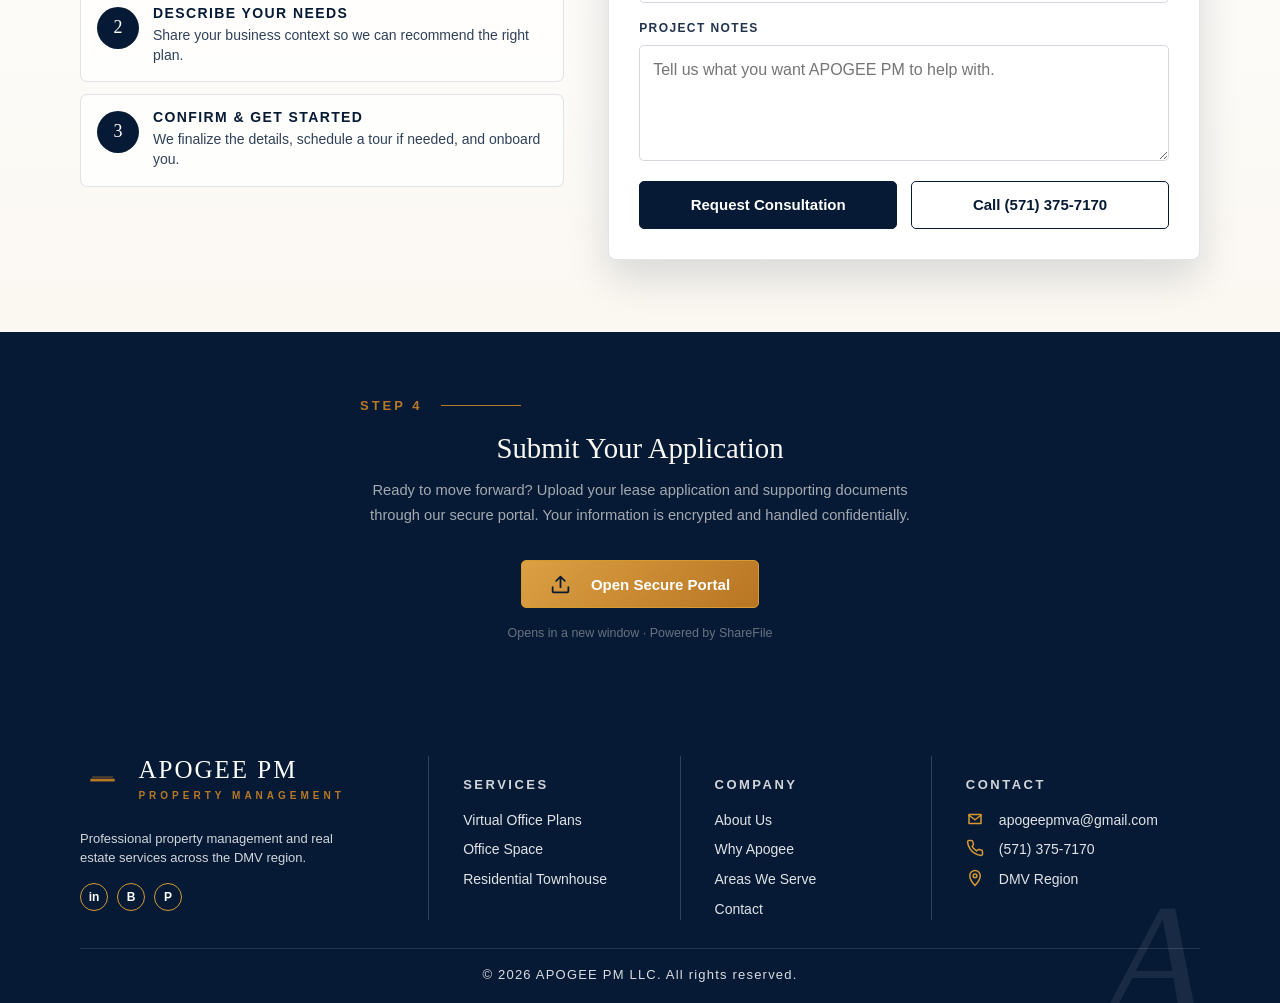
==== commit f92f4992: "Fix remaining old-model copy on homepage and split service notes - Hero body text: virtual office fi" ====
--- a/index.html
+++ b/index.html
@@ -49,7 +49,7 @@
             <p class="eyebrow">Virtual Office &amp; Property Management · Sterling, VA</p>
             <h1>Elevating Property <em>Performance.</em></h1>
             <div class="rule-short" aria-hidden="true"></div>
-            <p>Move-in ready office space and a residential townhouse available in Sterling, Virginia. Personally managed, locally responsive, across the DMV region.</p>
+            <p>Flexible virtual office plans, private meeting space, and a residential townhouse in Sterling, Virginia. Personally managed, locally responsive, across the DMV region.</p>
             <div class="hero-actions">
               <a class="button button-dark" href="#properties">View Available <span class="arrow" aria-hidden="true">&rarr;</span></a>
               <a class="button" href="#contact">Contact Us</a>
@@ -245,9 +245,9 @@
             <p>Explore our virtual office plans, schedule a property tour, or ask about availability.</p>
           </div>
           <div class="cta-actions">
-            <a class="button button-gold" href="/tour/">
+            <a class="button button-gold" href="#contact">
               <span class="mini-icon" aria-hidden="true"><svg viewBox="0 0 24 24"><path d="M8 6h13M8 12h13M8 18h13M3 6h.01M3 12h.01M3 18h.01"/></svg></span>
-              Schedule a Tour
+              Request a Consultation
             </a>
             <a class="button button-ghost-light" href="tel:+15713757170">
               <span class="mini-icon" aria-hidden="true"><svg viewBox="0 0 24 24"><path d="M22 16.9v3a2 2 0 0 1-2.2 2 19.8 19.8 0 0 1-8.6-3.1 19.5 19.5 0 0 1-6-6A19.8 19.8 0 0 1 2.1 4.2 2 2 0 0 1 4.1 2h3a2 2 0 0 1 2 1.7c.1 1 .4 2 .7 2.8a2 2 0 0 1-.5 2.1L8.1 9.9a16 16 0 0 0 6 6l1.3-1.3a2 2 0 0 1 2.1-.5 13 13 0 0 0 2.8.7 2 2 0 0 1 1.7 2.1Z"/></svg></span>
@@ -260,30 +260,30 @@
       <section class="intake" id="contact">
         <div class="shell intake-grid">
           <div class="intake-copy">
-            <p class="eyebrow">Schedule a Viewing</p>
-            <h2 class="section-title">Schedule a Viewing or Inquiry</h2>
-            <p>Tell us which property you're interested in, your preferred viewing time, and how to reach you. We'll confirm availability and coordinate a walk-through.</p>
+            <p class="eyebrow">Get Started</p>
+            <h2 class="section-title">Request a Consultation</h2>
+            <p>Tell us which service plan interests you, describe your business needs, and how to reach you. We'll follow up within one business day.</p>
 
             <div class="intake-steps">
               <article class="intake-step">
                 <span class="step-number">1</span>
                 <div>
-                  <h3>Pick a Property</h3>
-                  <p>Choose the office or townhouse, and share your preferred timing.</p>
+                  <h3>Choose a Service</h3>
+                  <p>Select a virtual office plan, meeting room visit, or general inquiry.</p>
                 </div>
               </article>
               <article class="intake-step">
                 <span class="step-number">2</span>
                 <div>
-                  <h3>Confirm a Viewing</h3>
-                  <p>We confirm a walk-through time and meet you on-site.</p>
+                  <h3>Describe Your Needs</h3>
+                  <p>Share your business context so we can recommend the right plan.</p>
                 </div>
               </article>
               <article class="intake-step">
                 <span class="step-number">3</span>
                 <div>
-                  <h3>Move-In Discussion</h3>
-                  <p>If the property fits, we discuss lease terms and move-in details.</p>
+                  <h3>Confirm &amp; Get Started</h3>
+                  <p>We finalize the details, schedule a tour if needed, and onboard you.</p>
                 </div>
               </article>
             </div>
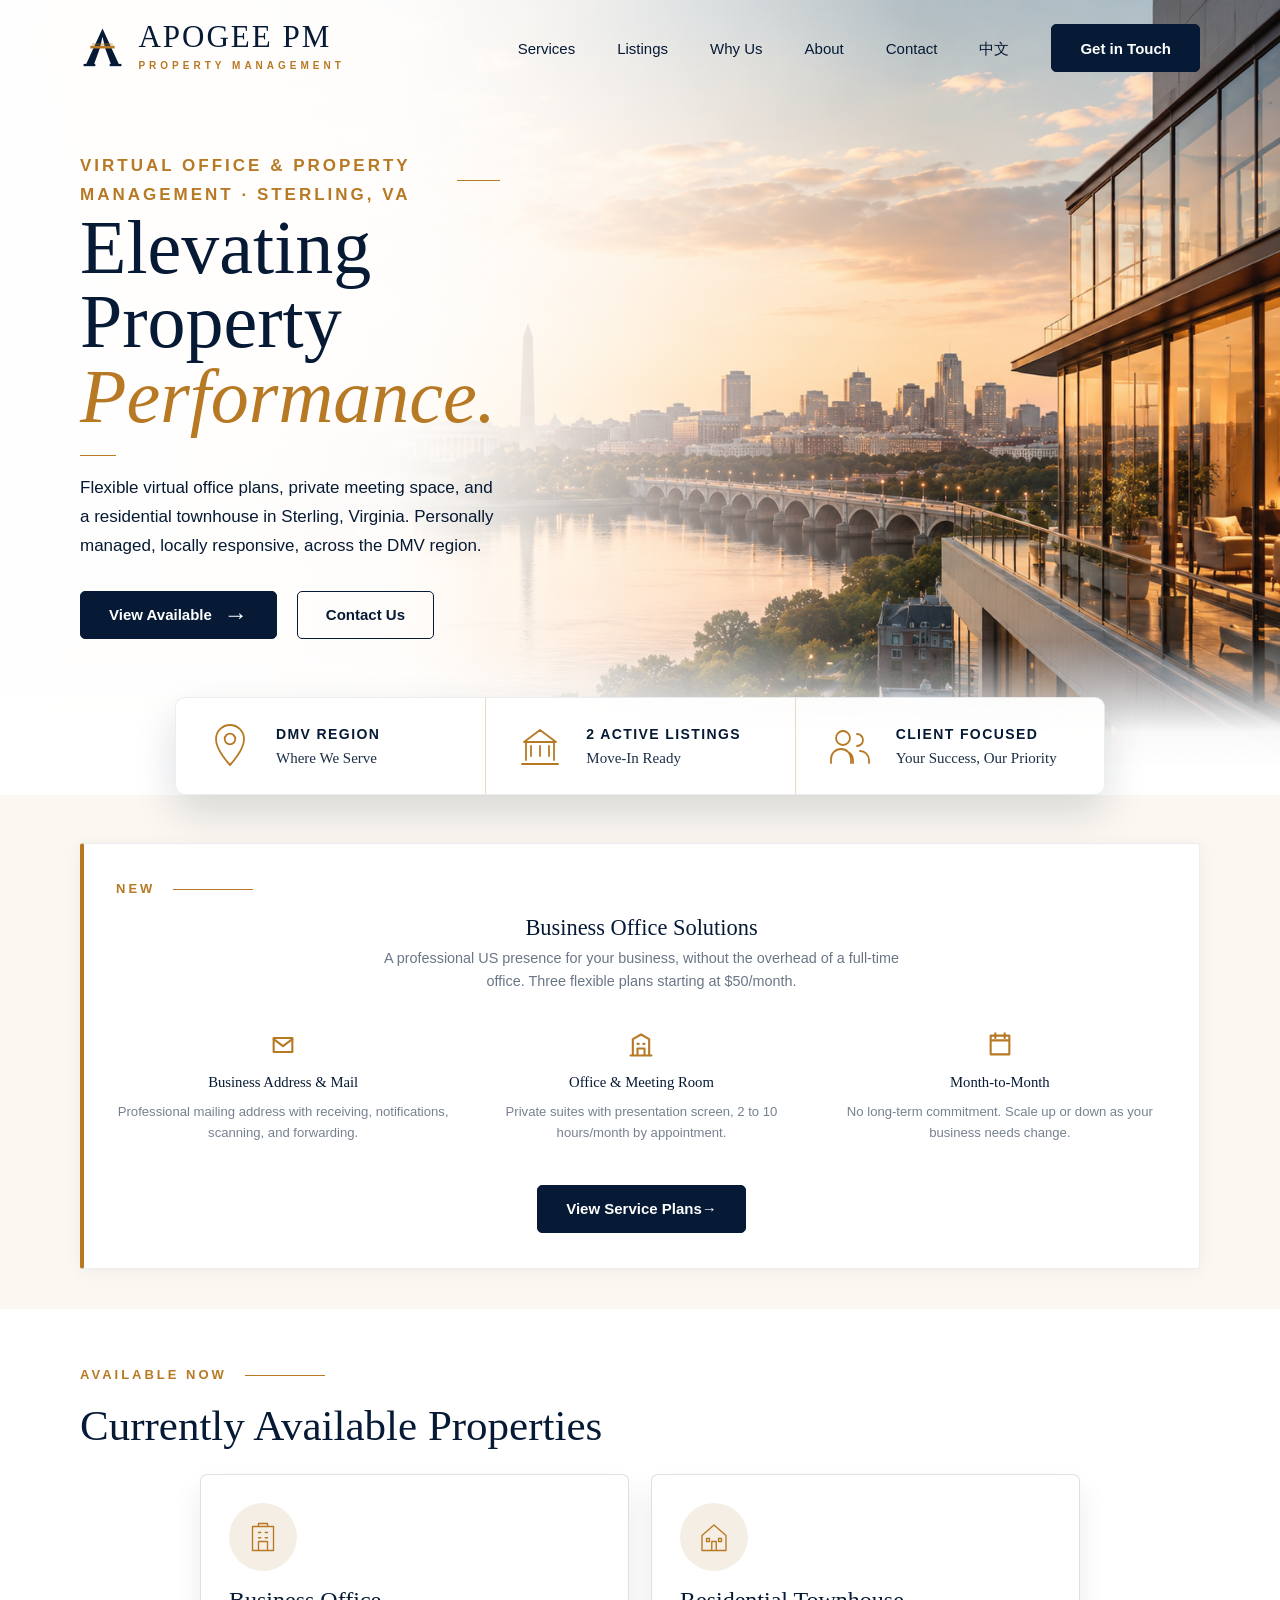
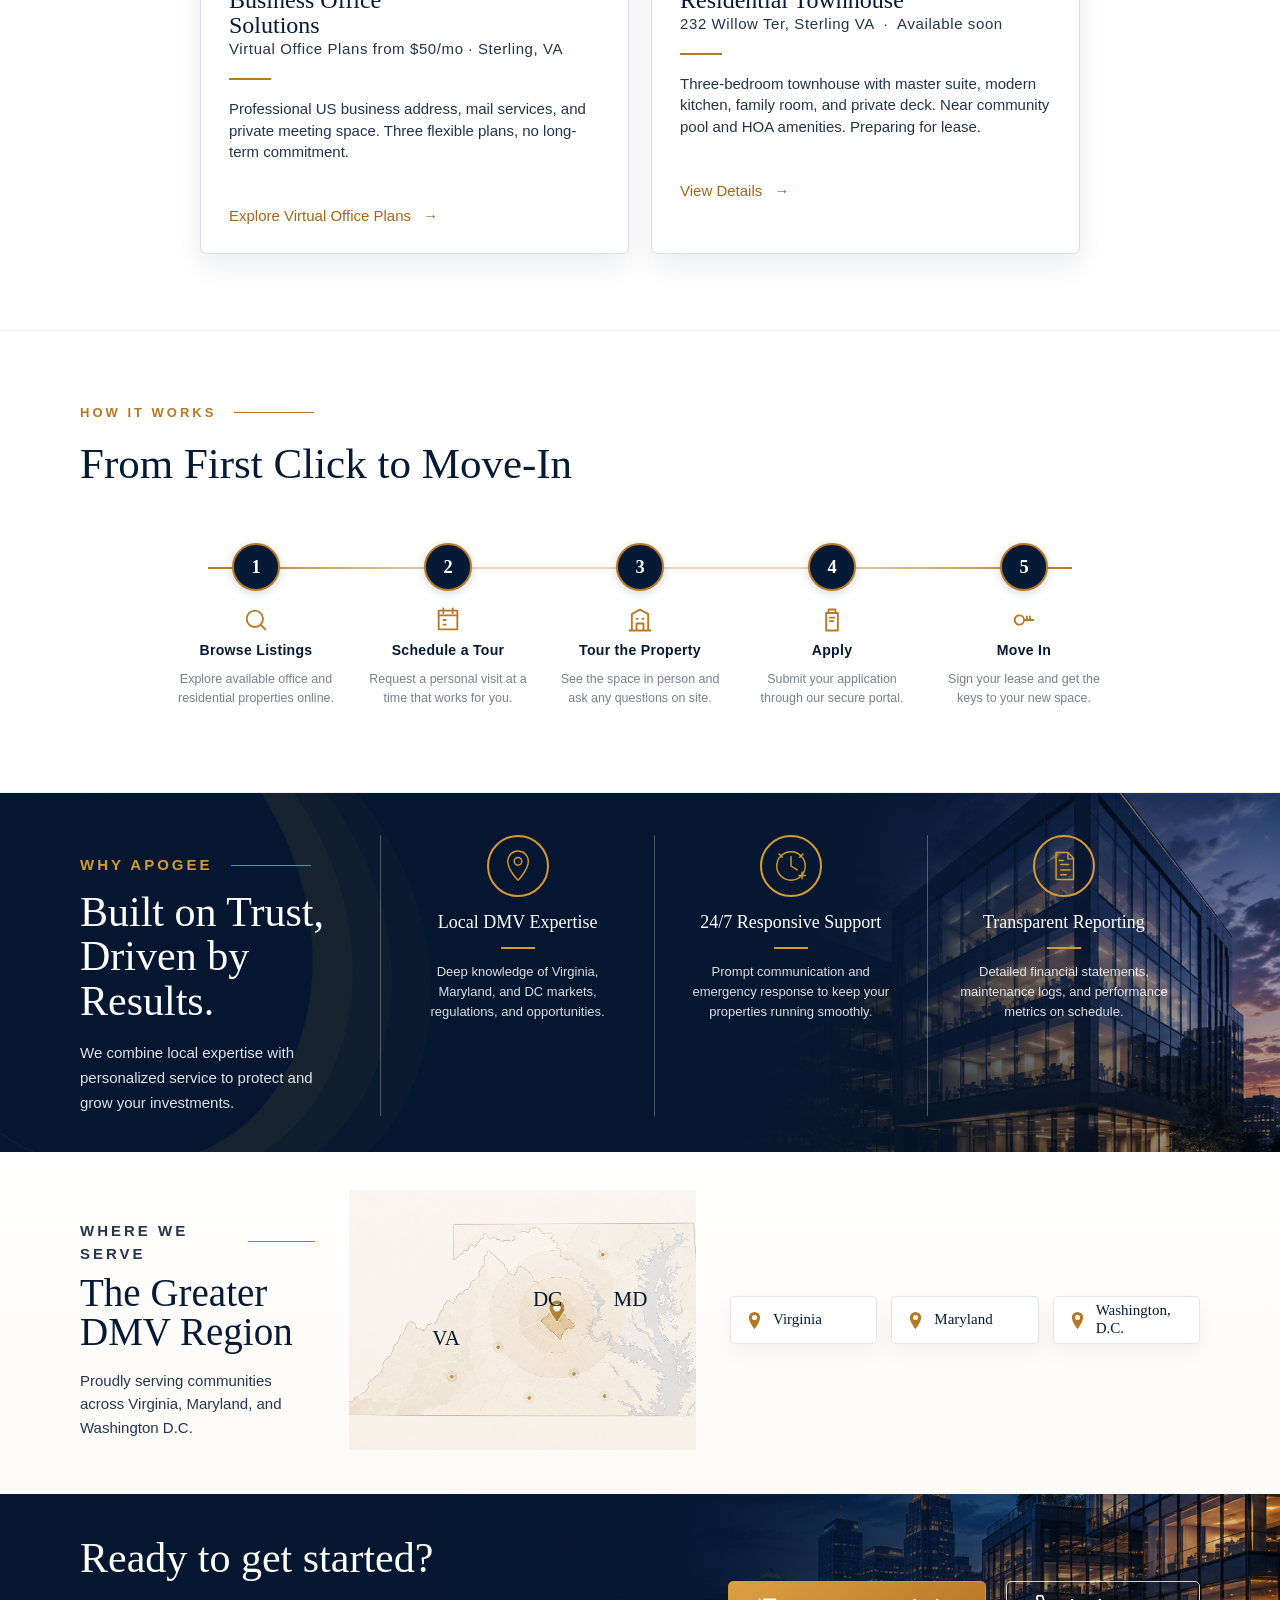
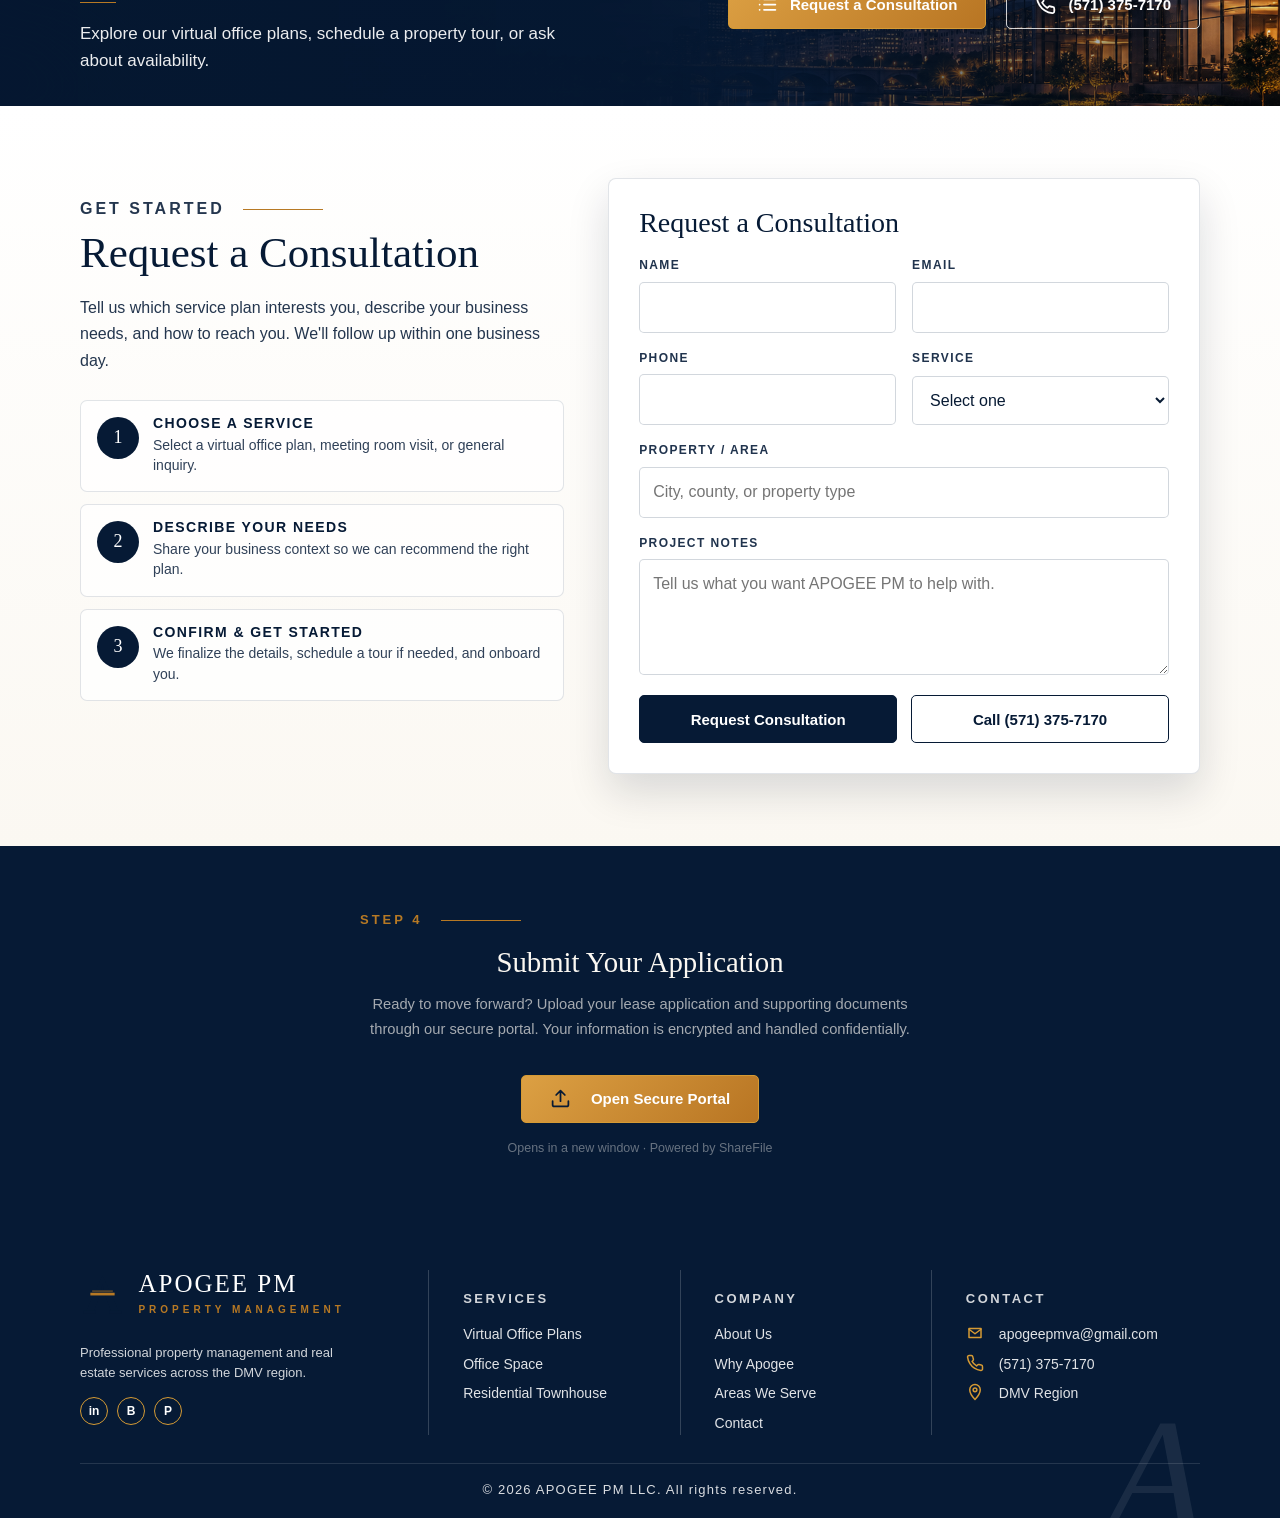
==== commit 3558f5e7: "Add virtual office spotlight section to homepage (EN + ZH) Highlight card between proof tiles and li" ====
--- a/index.html
+++ b/index.html
@@ -88,6 +88,38 @@
         </article>
       </section>
 
+      <section class="svc-spotlight" id="services-spotlight">
+        <div class="shell">
+          <div class="spotlight-card">
+            <div class="spotlight-intro">
+              <p class="eyebrow">New</p>
+              <h2>Business Office Solutions</h2>
+              <p class="spotlight-sub">A professional US presence for your business, without the overhead of a full-time office. Three flexible plans starting at $50/month.</p>
+            </div>
+            <div class="spotlight-features">
+              <div class="spotlight-feature">
+                <span class="spotlight-icon" aria-hidden="true"><svg viewBox="0 0 24 24"><path d="M4 6h16v12H4z"/><path d="m4 7 8 6 8-6"/></svg></span>
+                <h3>Business Address &amp; Mail</h3>
+                <p>Professional mailing address with receiving, notifications, scanning, and forwarding.</p>
+              </div>
+              <div class="spotlight-feature">
+                <span class="spotlight-icon" aria-hidden="true"><svg viewBox="0 0 24 24"><path d="M3 21h18M5 21V7l7-4 7 4v14M9 21v-6h6v6M9 11h1M14 11h1"/></svg></span>
+                <h3>Office &amp; Meeting Room</h3>
+                <p>Private suites with presentation screen, 2 to 10 hours/month by appointment.</p>
+              </div>
+              <div class="spotlight-feature">
+                <span class="spotlight-icon" aria-hidden="true"><svg viewBox="0 0 24 24"><path d="M4 8h16M4 4h16v16H4zM8 2v4M16 2v4"/></svg></span>
+                <h3>Month-to-Month</h3>
+                <p>No long-term commitment. Scale up or down as your business needs change.</p>
+              </div>
+            </div>
+            <div class="spotlight-cta">
+              <a class="button button-dark" href="/services/">View Service Plans <span aria-hidden="true">&rarr;</span></a>
+            </div>
+          </div>
+        </div>
+      </section>
+
       <section class="section section-tight" id="properties">
         <div class="shell">
           <p class="eyebrow">Available Now</p>
--- a/styles.css
+++ b/styles.css
@@ -995,6 +995,84 @@
   line-height: 1.5;
 }
 
+/* ── Service spotlight (homepage) ───────────────────── */
+.svc-spotlight {
+  padding: 3rem 0 2.5rem;
+  background: var(--paper);
+}
+.spotlight-card {
+  background: #fff;
+  border: 1px solid rgba(6,26,53,.08);
+  border-left: 4px solid var(--gold);
+  border-radius: 3px;
+  padding: 2.2rem 2rem;
+  box-shadow: 0 2px 16px rgba(6,26,53,.05);
+}
+.spotlight-intro {
+  text-align: center;
+  margin-bottom: 2rem;
+}
+.spotlight-intro h2 {
+  font-size: 1.4rem;
+  color: var(--navy);
+  margin-top: .4rem;
+  margin-bottom: .5rem;
+}
+.spotlight-sub {
+  font-size: .9rem;
+  color: rgba(6,26,53,.6);
+  max-width: 520px;
+  margin: 0 auto;
+  line-height: 1.6;
+}
+.spotlight-features {
+  display: grid;
+  grid-template-columns: repeat(3, 1fr);
+  gap: 1.5rem;
+  margin-bottom: 1.8rem;
+}
+@media (max-width: 640px) {
+  .spotlight-features { grid-template-columns: 1fr; gap: 1rem; }
+}
+.spotlight-feature {
+  text-align: center;
+}
+.spotlight-icon {
+  display: flex;
+  align-items: center;
+  justify-content: center;
+  width: 40px;
+  height: 40px;
+  margin: 0 auto .6rem;
+}
+.spotlight-icon svg {
+  width: 28px;
+  height: 28px;
+  fill: none;
+  stroke: var(--gold);
+  stroke-width: 1.8;
+  stroke-linecap: round;
+  stroke-linejoin: round;
+}
+.spotlight-feature h3 {
+  font-family: var(--serif);
+  font-size: .92rem;
+  font-weight: 400;
+  color: var(--navy);
+  margin-bottom: .3rem;
+}
+.spotlight-feature p {
+  font-size: .82rem;
+  color: rgba(6,26,53,.55);
+  line-height: 1.55;
+}
+.spotlight-cta {
+  text-align: center;
+}
+.spotlight-cta .button {
+  min-width: 200px;
+}
+
 /* ── Apply band ────────────────────────────────────── */
 .apply-band {
   background: var(--navy);
